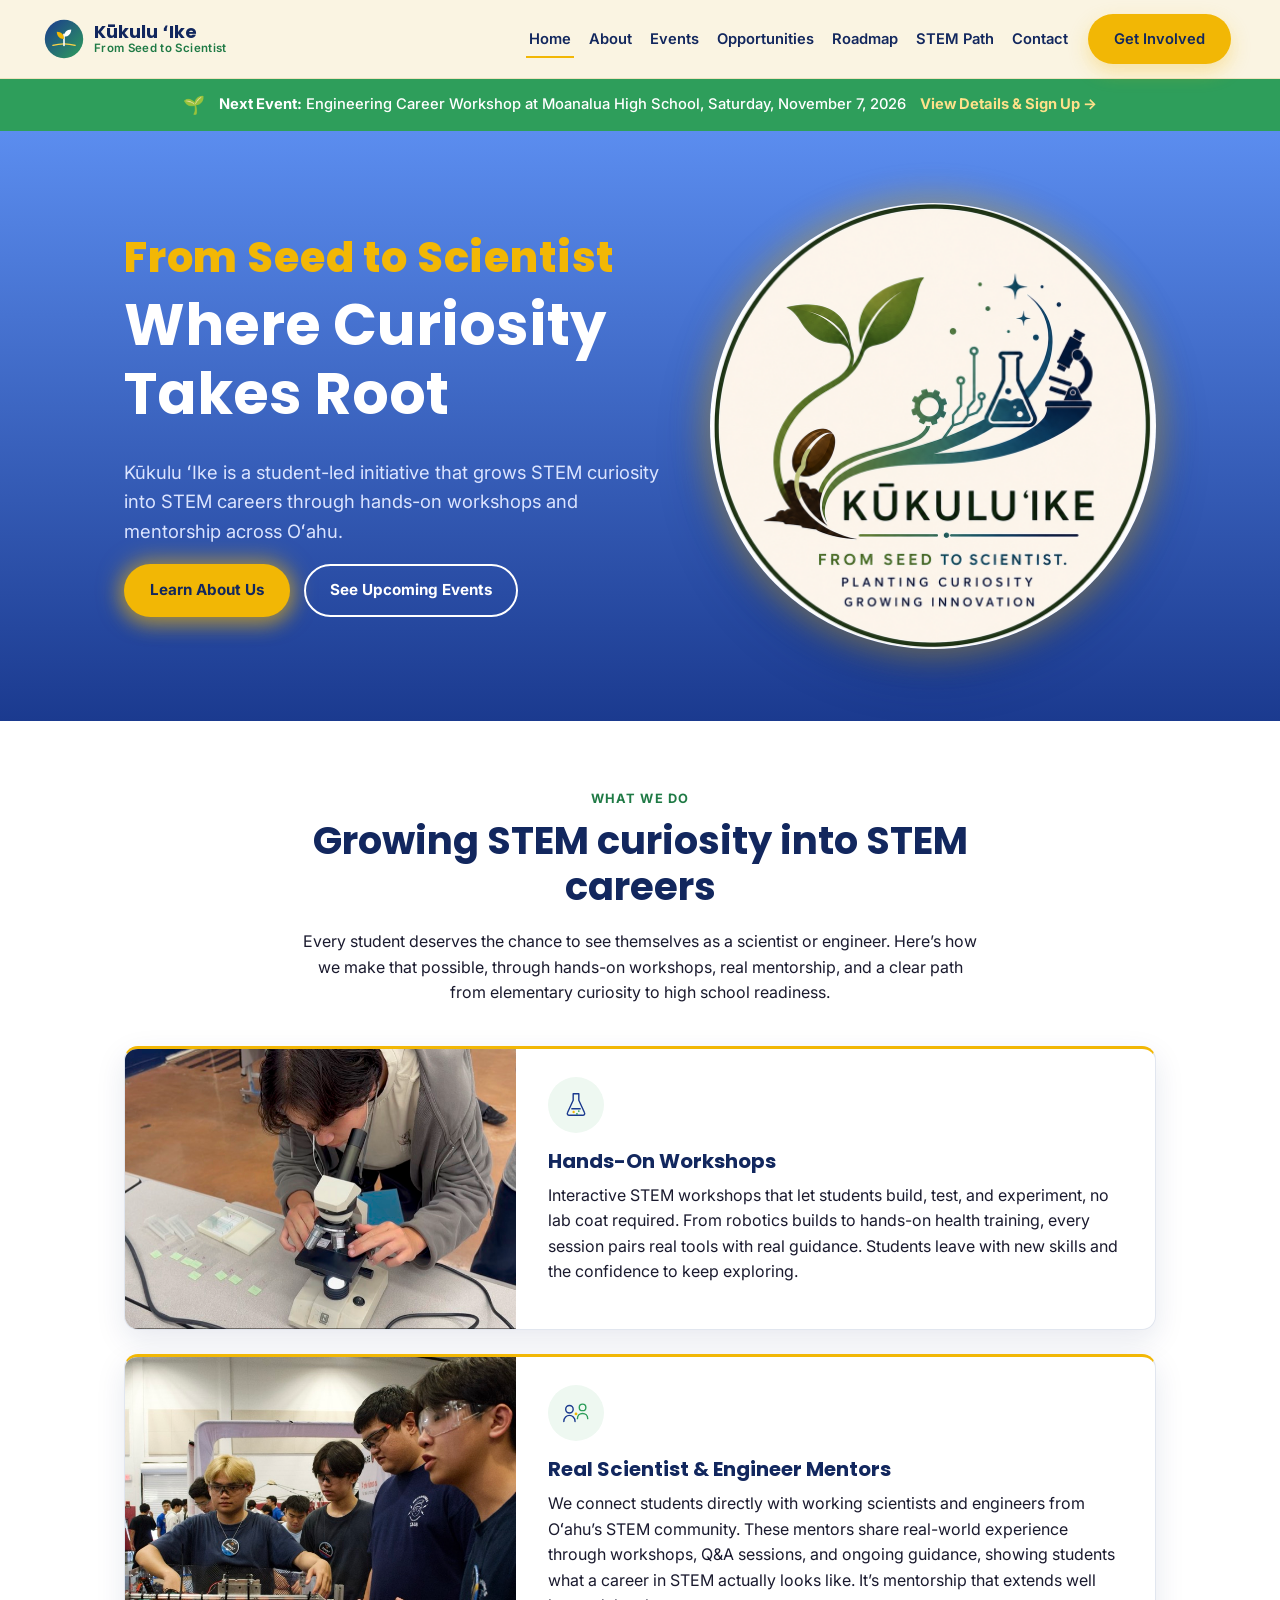
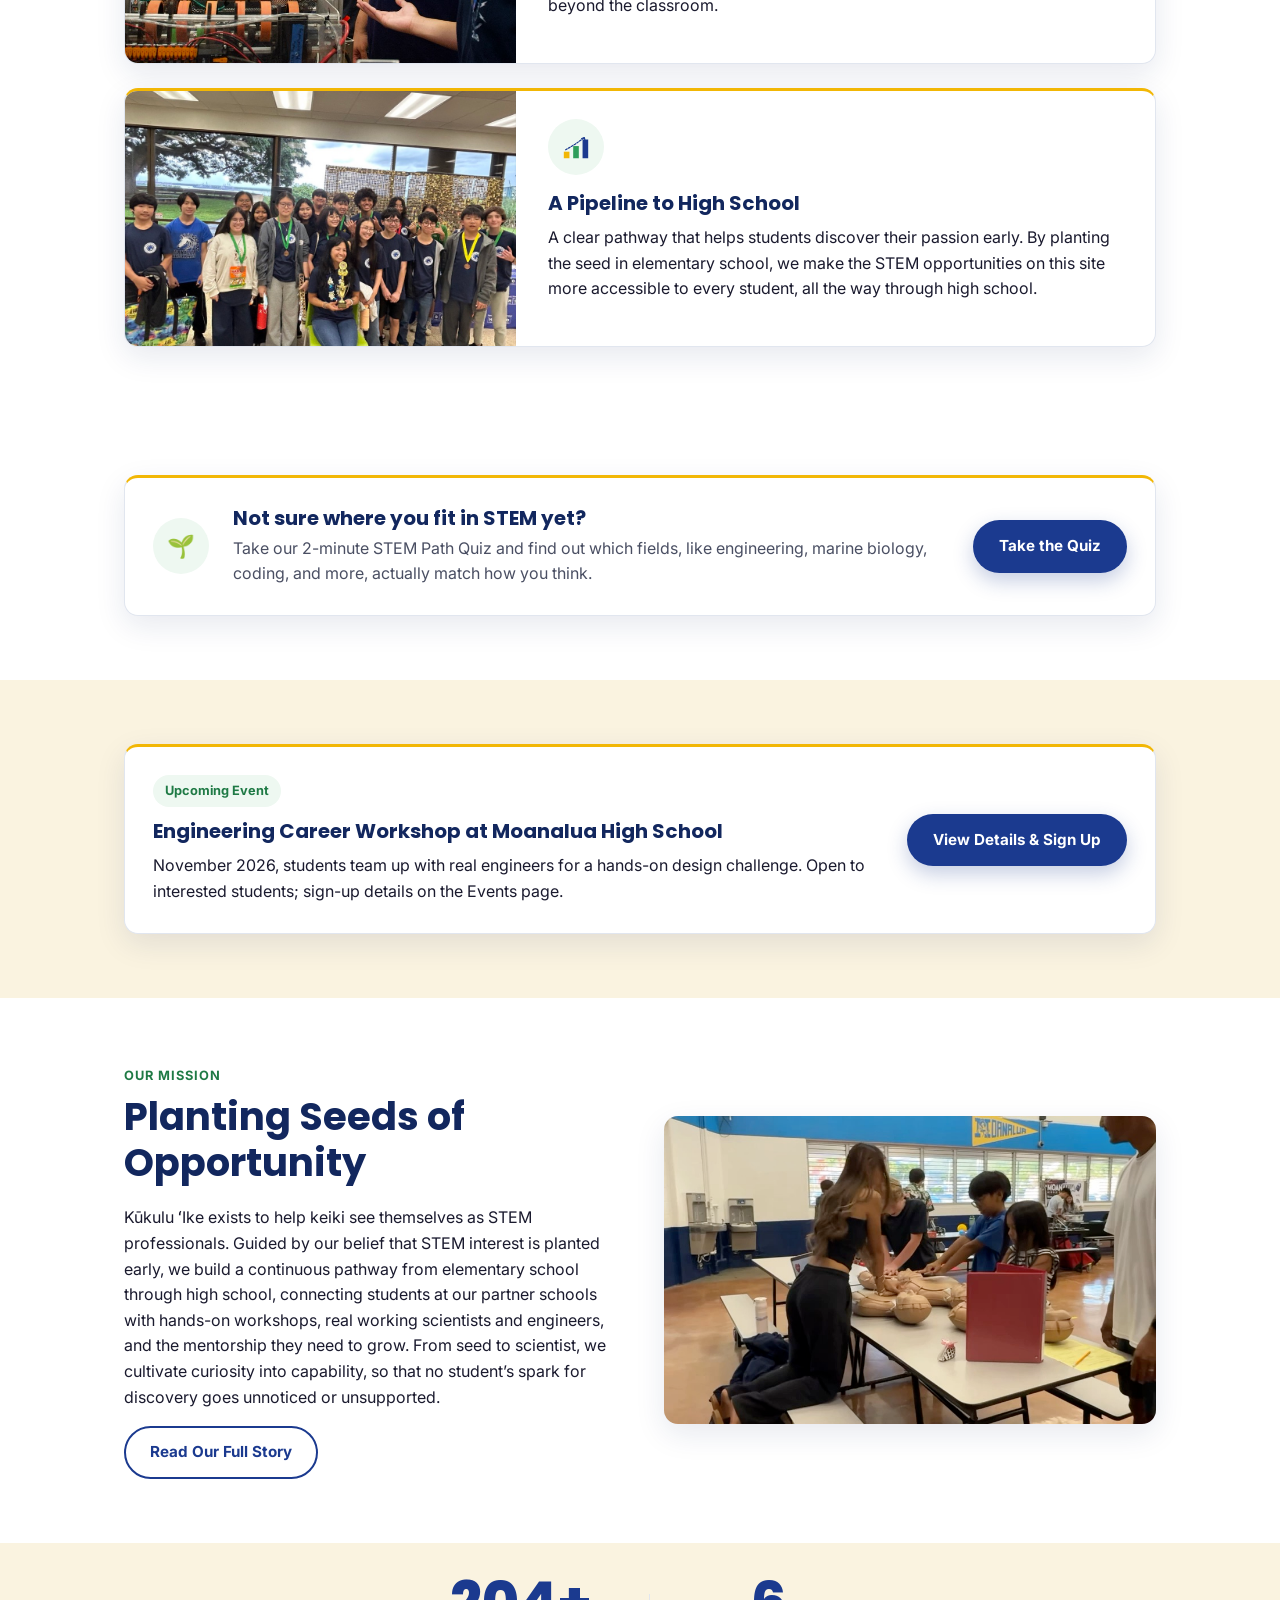
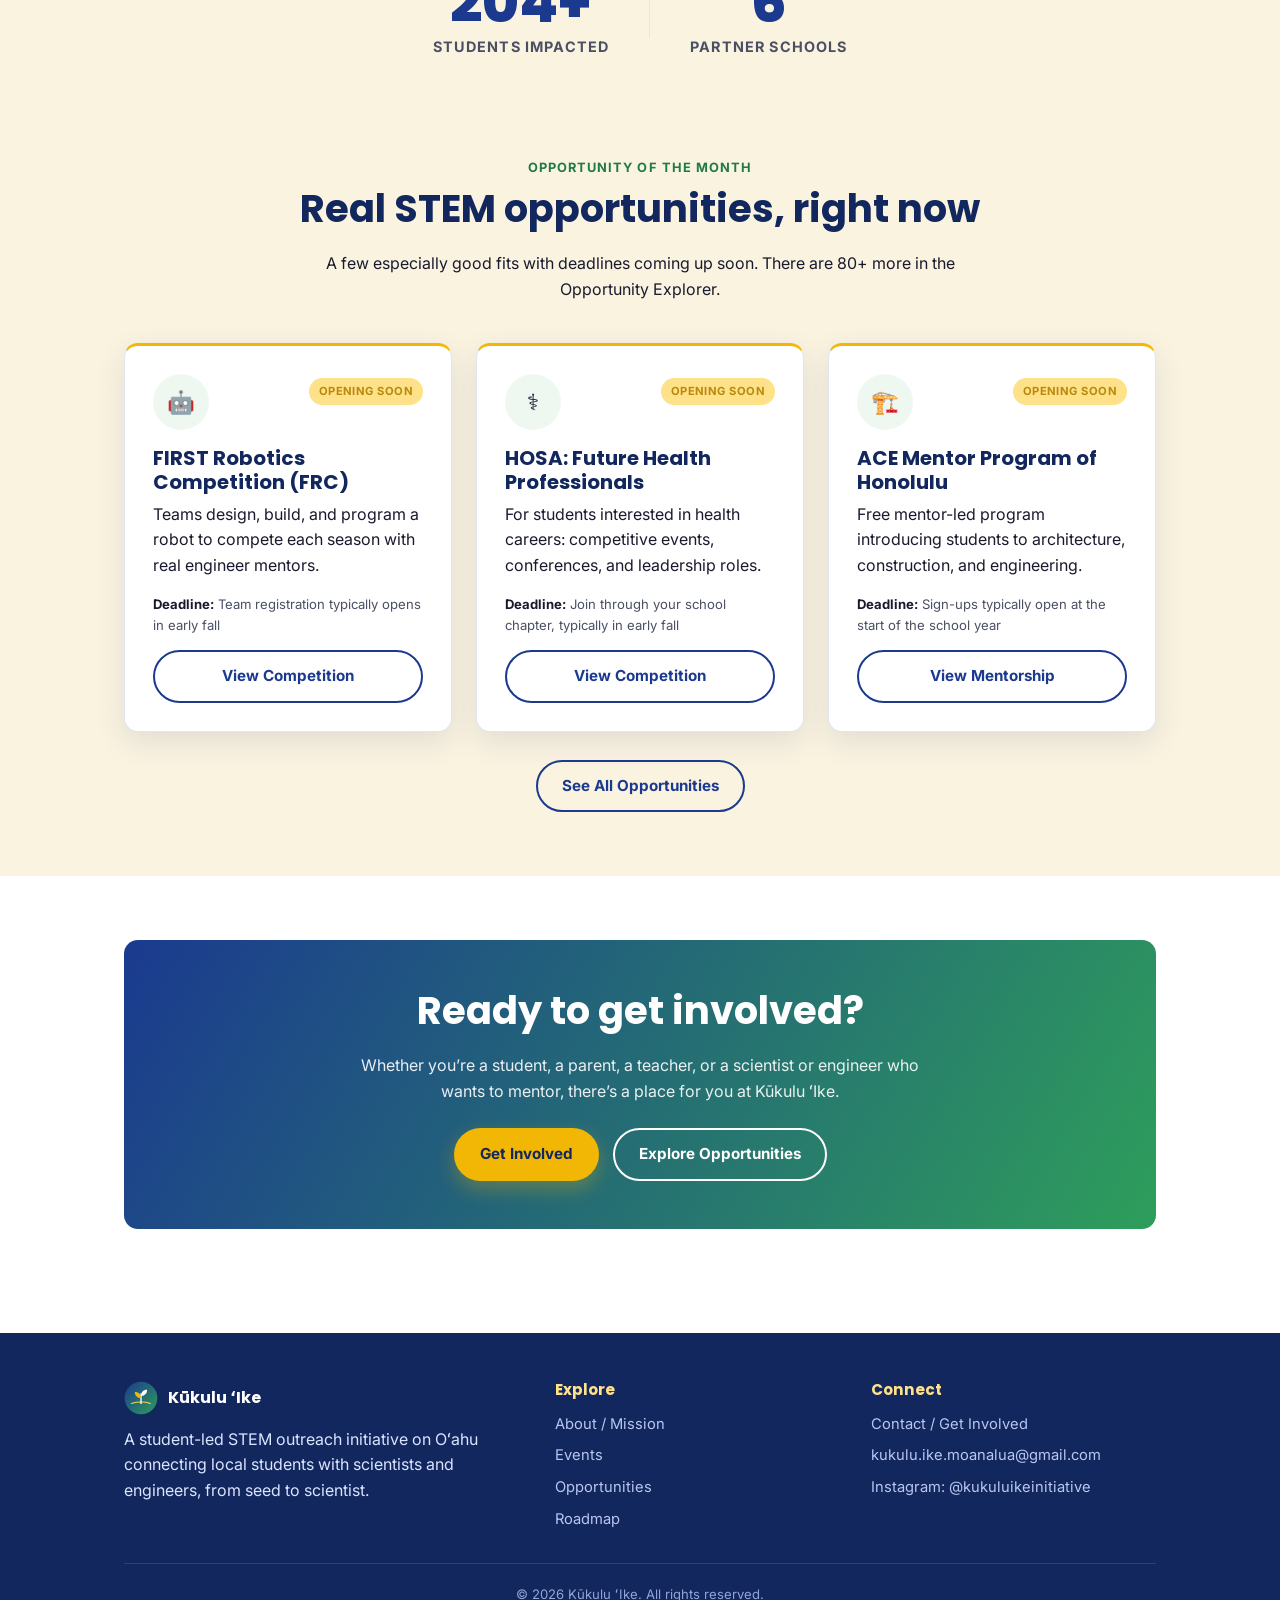
==== index.html @ bacbf7fa "Initial commit: Kūkulu ʻIke website Student-led STEM outreach initiative site: home, about, events, " ====
<!DOCTYPE html>
<html lang="en">
<head>
  <meta charset="UTF-8">
  <meta name="viewport" content="width=device-width, initial-scale=1.0">
  <title>Kūkulu ʻIke: From Seed to Scientist</title>
  <meta name="description" content="Kūkulu ʻIke is a student-led STEM outreach initiative on Oʻahu connecting local students with scientists and engineers.">
  <link rel="icon" href="images/favicon.svg" type="image/svg+xml">
  <link rel="preconnect" href="https://fonts.googleapis.com">
  <link rel="preconnect" href="https://fonts.gstatic.com" crossorigin>
  <link href="https://fonts.googleapis.com/css2?family=Poppins:wght@600;700;800&family=Inter:wght@400;500;600;700&display=swap" rel="stylesheet">
  <link rel="stylesheet" href="css/style.css">
</head>
<body>

  <header class="site-header">
    <div class="nav-wrap">
      <a href="index.html" class="brand">
        <img src="images/logo.svg" alt="Kūkulu ʻIke logo">
        <span class="brand-text">
          <strong>Kūkulu ʻIke</strong>
          <span>From Seed to Scientist</span>
        </span>
      </a>
      <button class="nav-toggle" aria-label="Toggle menu" aria-expanded="false">
        <span></span><span></span><span></span>
      </button>
      <ul class="nav-links">
        <li><a href="index.html">Home</a></li>
        <li><a href="about.html">About</a></li>
        <li><a href="events.html">Events</a></li>
        <li><a href="opportunities.html">Opportunities</a></li>
        <li><a href="roadmap.html">Roadmap</a></li>
        <li><a href="stem-path-quiz.html">STEM Path</a></li>
        <li><a href="contact.html">Contact</a></li>
        <li><a href="events.html" class="btn btn-gold">Get Involved</a></li>
      </ul>
    </div>
  </header>

  <!-- NEXT EVENT BANNER -->
  <div class="next-event-banner">
    <div class="container next-event-inner">
      <span class="badge-dot" aria-hidden="true">🌱</span>
      <p><strong>Next Event:</strong> Engineering Career Workshop at Moanalua High School, Saturday, November 7, 2026</p>
      <a href="events.html">View Details &amp; Sign Up &rarr;</a>
    </div>
  </div>

  <!-- HERO -->
  <section class="hero">
    <div class="container">
      <div class="hero-text">
        <p class="hero-tagline">From Seed to Scientist</p>
        <h1>Where Curiosity Takes Root</h1>
        <p class="lead">
          K&#363;kulu &#699;Ike is a student-led initiative that grows STEM curiosity into STEM
          careers through hands-on workshops and mentorship across O&#699;ahu.
        </p>
        <div class="btn-row">
          <a href="about.html" class="btn btn-glow-gold">Learn About Us</a>
          <a href="events.html" class="btn btn-outline btn-outline-white">See Upcoming Events</a>
        </div>
      </div>
      <div class="hero-art">
        <img class="hero-art-logo" src="images/logo-hero.png" alt="K&#363;kulu &#699;Ike logo: a seedling growing into science and technology icons, a gear, circuit, flask, and microscope">
      </div>
    </div>
  </section>

  <!-- WHAT WE DO -->
  <section>
    <div class="container">
      <div class="section-heading">
        <span class="eyebrow">What We Do</span>
        <h2>Growing STEM curiosity into STEM careers</h2>
        <p>
          Every student deserves the chance to see themselves as a scientist or engineer.
          Here&rsquo;s how we make that possible, through hands-on workshops, real mentorship,
          and a clear path from elementary curiosity to high school readiness.
        </p>
      </div>
      <div class="feature-card-list">
        <div class="card feature-card">
          <div class="card-photo-frame">
            <img class="card-photo" src="images/workshop-3.jpg" alt="A student examining a slide under a microscope during a hands-on workshop">
          </div>
          <div class="feature-card-body">
            <div class="icon-circle"><img src="images/icon-workshop.svg" alt=""></div>
            <h3>Hands-On Workshops</h3>
            <p>Interactive STEM workshops that let students build, test, and experiment, no lab coat required. From robotics builds to hands-on health training, every session pairs real tools with real guidance. Students leave with new skills and the confidence to keep exploring.</p>
          </div>
        </div>
        <div class="card feature-card">
          <div class="card-photo-frame">
            <img class="card-photo" src="images/mentor-1.jpg" alt="Students working closely with a mentor on a robotics build">
          </div>
          <div class="feature-card-body">
            <div class="icon-circle"><img src="images/icon-mentor.svg" alt=""></div>
            <h3>Real Scientist &amp; Engineer Mentors</h3>
            <p>We connect students directly with working scientists and engineers from O&#699;ahu&rsquo;s STEM community. These mentors share real-world experience through workshops, Q&amp;A sessions, and ongoing guidance, showing students what a career in STEM actually looks like. It&rsquo;s mentorship that extends well beyond the classroom.</p>
          </div>
        </div>
        <div class="card feature-card">
          <div class="card-photo-frame">
            <img class="card-photo" src="images/pipeline-2.jpg" alt="A high school STEM team celebrating with medals and a trophy at a competition">
          </div>
          <div class="feature-card-body">
            <div class="icon-circle"><img src="images/icon-pipeline.svg" alt=""></div>
            <h3>A Pipeline to High School</h3>
            <p>A clear pathway that helps students discover their passion early. By planting the seed in elementary school, we make the STEM opportunities on this site more accessible to every student, all the way through high school.</p>
          </div>
        </div>
      </div>
    </div>
  </section>

  <!-- STEM PATH QUIZ CTA -->
  <section>
    <div class="container">
      <div class="card path-quiz-teaser">
        <div class="icon-circle"><span class="emoji">🌱</span></div>
        <div class="path-quiz-teaser-text">
          <h3>Not sure where you fit in STEM yet?</h3>
          <p>Take our 2-minute STEM Path Quiz and find out which fields, like engineering, marine biology, coding, and more, actually match how you think.</p>
        </div>
        <a href="stem-path-quiz.html" class="btn btn-primary">Take the Quiz</a>
      </div>
    </div>
  </section>

  <!-- UPCOMING EVENT TEASER -->
  <section class="section-alt">
    <div class="container">
      <div class="card event-teaser">
        <div class="event-teaser-text">
          <span class="badge">Upcoming Event</span>
          <h3>Engineering Career Workshop at Moanalua High School</h3>
          <p>November 2026, students team up with real engineers for a hands-on design challenge. Open to interested students; sign-up details on the Events page.</p>
        </div>
        <a href="events.html" class="btn btn-primary">View Details &amp; Sign Up</a>
      </div>
    </div>
  </section>

  <!-- MISSION SNIPPET -->
  <section>
    <div class="container two-col-layout">
      <div>
        <span class="eyebrow">Our Mission</span>
        <h2>Planting Seeds of Opportunity</h2>
        <p>K&#363;kulu &#699;Ike exists to help keiki see themselves as STEM professionals. Guided by our belief that STEM interest is planted early, we build a continuous pathway from elementary school through high school, connecting students at our partner schools with hands-on workshops, real working scientists and engineers, and the mentorship they need to grow. From seed to scientist, we cultivate curiosity into capability, so that no student&rsquo;s spark for discovery goes unnoticed or unsupported.</p>
        <a href="about.html" class="btn btn-outline">Read Our Full Story</a>
      </div>
      <video class="mission-video" autoplay muted loop playsinline poster="images/mission-video-poster.jpg" aria-label="Students practicing CPR skills at a hands-on health workshop">
        <source src="videos/mission-loop.mp4" type="video/mp4">
      </video>
    </div>
  </section>

  <!-- IMPACT STAT -->
  <section class="impact-stat">
    <div class="container">
      <div class="impact-stat-item">
        <div class="impact-stat-number" data-target="250" data-suffix="+">0</div>
        <div class="impact-stat-label">Students Impacted</div>
      </div>
      <div class="impact-stat-divider" aria-hidden="true"></div>
      <div class="impact-stat-item">
        <div class="impact-stat-number" data-target="8">0</div>
        <div class="impact-stat-label">Partner Schools</div>
      </div>
    </div>
  </section>

  <!-- OPPORTUNITY OF THE MONTH -->
  <section class="section-alt">
    <div class="container">
      <div class="section-heading">
        <span class="eyebrow">Opportunity of the Month</span>
        <h2>Real STEM opportunities, right now</h2>
        <p>A few especially good fits with deadlines coming up soon. There are 80+ more in the Opportunity Explorer.</p>
      </div>
      <div class="card-grid" id="opportunitySpotlightGrid"></div>
      <div class="btn-row spotlight-cta">
        <a href="opportunities.html" class="btn btn-outline">See All Opportunities</a>
      </div>
    </div>
  </section>

  <!-- CTA BANNER -->
  <section>
    <div class="container">
      <div class="cta-banner">
        <h2>Ready to get involved?</h2>
        <p>Whether you&rsquo;re a student, a parent, a teacher, or a scientist or engineer who wants to mentor, there&rsquo;s a place for you at K&#363;kulu &#699;Ike.</p>
        <div class="btn-row">
          <a href="contact.html" class="btn btn-gold">Get Involved</a>
          <a href="opportunities.html" class="btn btn-outline btn-outline-white">Explore Opportunities</a>
        </div>
      </div>
    </div>
  </section>

  <footer class="site-footer">
    <div class="container">
      <div class="footer-grid">
        <div>
          <div class="footer-brand">
            <img src="images/logo.svg" alt="">
            <strong>K&#363;kulu &#699;Ike</strong>
          </div>
          <p>A student-led STEM outreach initiative on O&#699;ahu connecting local students with scientists and engineers, from seed to scientist.</p>
        </div>
        <div>
          <h4>Explore</h4>
          <ul>
            <li><a href="about.html">About / Mission</a></li>
            <li><a href="events.html">Events</a></li>
            <li><a href="opportunities.html">Opportunities</a></li>
            <li><a href="roadmap.html">Roadmap</a></li>
          </ul>
        </div>
        <div>
          <h4>Connect</h4>
          <ul>
            <li><a href="contact.html">Contact / Get Involved</a></li>
            <li><a href="mailto:kukulu.ike.moanalua@gmail.com">kukulu.ike.moanalua@gmail.com</a></li>
            <li><a href="https://www.instagram.com/kukuluikeinitiative" target="_blank" rel="noopener">Instagram: @kukuluikeinitiative</a></li>
          </ul>
        </div>
      </div>
      <div class="footer-bottom">
        &copy; 2026 K&#363;kulu &#699;Ike. All rights reserved.
      </div>
    </div>
  </footer>

  <script src="js/main.js"></script>
  <script src="js/impact-stat.js"></script>
  <script src="js/opportunities-data.js"></script>
  <script src="js/opportunity-spotlight.js"></script>
</body>
</html>
---- css/style.css ----
/* =========================================================
   Kūkulu ʻIke — Site Stylesheet
   ---------------------------------------------------------
   Tip for beginners: this file is organized top to bottom as:
     1. Brand colors & fonts (edit colors here, they update everywhere)
     2. Reset & base styles
     3. Header / navigation
     4. Buttons & shared components (cards, badges, etc.)
     5. Hero section
     6. Page sections (About, Programs, Events, Partners, Contact)
     7. Forms
     8. Footer
     9. Responsive (mobile) adjustments
   Search for the ALL-CAPS section titles to jump around.
   ========================================================= */

/* ---------- 1. BRAND COLORS & FONTS ---------- */
:root {
  --blue: #1b3a8f;
  --blue-light: #5b8def;
  --blue-dark: #12275e;
  --green: #2e9e5b;
  --green-light: #8ed1a6;
  --green-dark: #1f7a45;
  --gold: #f2b705;
  --gold-light: #ffe18a;
  --gold-dark: #b8890a;
  --orange: #f5a623;
  --cream: #faf3e0;
  --cream-dark: #efe2bd;
  --ink: #1a1a2e;
  --ink-soft: #4a4f63;
  --bg: #ffffff;
  --bg-alt: var(--cream);
  --bg-alt-2: #eef8f1;
  --border: #e1e6ef;

  --font-heading: "Poppins", "Segoe UI", system-ui, sans-serif;
  --font-body: "Inter", "Segoe UI", system-ui, sans-serif;

  --radius: 14px;
  --shadow: 0 10px 30px rgba(18, 39, 94, 0.1);
  --max-width: 1080px;
}

/* ---------- 2. RESET & BASE ---------- */
* {
  box-sizing: border-box;
}

html {
  scroll-behavior: smooth;
}

body {
  margin: 0;
  font-family: var(--font-body);
  color: var(--ink);
  background: var(--bg);
  line-height: 1.6;
  -webkit-font-smoothing: antialiased;
}

h1, h2, h3, h4 {
  font-family: var(--font-heading);
  line-height: 1.2;
  margin: 0 0 0.5em;
  color: var(--blue-dark);
}

h1 { font-size: clamp(2rem, 5vw, 3.2rem); }
h2 { font-size: clamp(1.6rem, 3.5vw, 2.4rem); }
h3 { font-size: 1.25rem; }

p { margin: 0 0 1em; }

a { color: var(--blue); }

img, svg { max-width: 100%; display: block; }

.container {
  max-width: var(--max-width);
  margin: 0 auto;
  padding: 0 24px;
}

section {
  padding: 64px 0;
}

.section-alt {
  background: var(--bg-alt);
}

.impact-stat {
  padding: 32px 0;
  text-align: center;
  background: var(--bg-alt);
}

.impact-stat .container {
  display: flex;
  flex-direction: row;
  flex-wrap: wrap;
  justify-content: center;
  align-items: center;
  gap: 40px;
}

.impact-stat-item {
  display: flex;
  flex-direction: column;
  align-items: center;
  gap: 4px;
}

.impact-stat-divider {
  width: 1px;
  height: 44px;
  background: var(--border);
}

.impact-stat-number {
  font-family: var(--font-heading);
  font-size: clamp(2.5rem, 6vw, 3.5rem);
  font-weight: 800;
  color: var(--blue);
  line-height: 1;
}

.impact-stat-label {
  font-size: 0.9rem;
  font-weight: 700;
  text-transform: uppercase;
  letter-spacing: 0.08em;
  color: var(--ink-soft);
}

.section-heading {
  text-align: center;
  max-width: 680px;
  margin: 0 auto 40px;
}

.section-heading.align-left {
  text-align: left;
  max-width: none;
  margin: 0 0 24px;
}

.eyebrow,
.section-heading .eyebrow {
  display: inline-block;
  color: var(--green-dark);
  font-weight: 700;
  text-transform: uppercase;
  letter-spacing: 0.08em;
  font-size: 0.8rem;
  margin-bottom: 8px;
}

.roadmap-intro {
  color: var(--ink-soft);
  margin: 0 0 24px;
}

/* ---------- 3. HEADER / NAVIGATION ---------- */
.site-header {
  position: sticky;
  top: 0;
  z-index: 100;
  background: rgba(250, 243, 224, 0.92);
  backdrop-filter: blur(8px);
  border-bottom: 1px solid var(--cream-dark);
}

.nav-wrap {
  display: flex;
  align-items: center;
  justify-content: space-between;
  padding: 14px 24px;
  max-width: 1240px;
  margin: 0 auto;
}

.brand {
  display: flex;
  align-items: center;
  gap: 10px;
  text-decoration: none;
  color: var(--blue-dark);
}

.brand img { width: 40px; height: 40px; }

.brand-text {
  display: flex;
  flex-direction: column;
  line-height: 1.1;
}

.brand-text strong {
  font-family: var(--font-heading);
  font-size: 1.1rem;
}

.brand-text span {
  font-size: 0.72rem;
  color: var(--green-dark);
  font-weight: 600;
  letter-spacing: 0.03em;
}

.nav-links {
  display: flex;
  align-items: center;
  gap: 2px;
  list-style: none;
  margin: 0;
  padding: 0;
}

.nav-links a {
  text-decoration: none;
  color: var(--blue-dark);
  font-weight: 600;
  font-size: 0.92rem;
  white-space: nowrap;
  padding: 8px 3px;
  margin: 0 5px;
  border-bottom: 2px solid transparent;
  transition: color 0.15s ease, border-color 0.15s ease;
}

.nav-links a:hover {
  color: var(--green-dark);
}

.nav-links a.active {
  color: var(--blue-dark);
  border-bottom-color: var(--gold);
}

.nav-links a.btn {
  margin-left: 10px;
  border-bottom: none;
  padding: 12px 24px;
}

.nav-links a.btn.active {
  border-bottom: none;
}

.nav-toggle {
  display: none;
  background: none;
  border: none;
  cursor: pointer;
  padding: 8px;
}

.nav-toggle span {
  display: block;
  width: 26px;
  height: 3px;
  margin: 5px 0;
  background: var(--blue-dark);
  border-radius: 2px;
  transition: transform 0.2s ease, opacity 0.2s ease;
}

/* ---------- 4. BUTTONS & SHARED COMPONENTS ---------- */
.btn {
  display: inline-block;
  padding: 12px 24px;
  border-radius: 999px;
  font-weight: 700;
  text-decoration: none;
  font-size: 0.95rem;
  border: 2px solid transparent;
  cursor: pointer;
  transition: transform 0.15s ease, box-shadow 0.15s ease, background 0.15s ease;
}

.btn:hover { transform: translateY(-2px); }

.btn-primary {
  background: var(--blue);
  color: #fff;
  box-shadow: 0 8px 20px rgba(27, 58, 143, 0.25);
}

.btn-primary:hover { background: var(--blue-dark); }

.btn-gold {
  background: var(--gold);
  color: var(--blue-dark);
  box-shadow: 0 8px 20px rgba(242, 183, 5, 0.3);
}

.btn-gold:hover { background: #e0aa00; }

/* Glowing gold button, same shade as .btn-gold (Home hero "Learn About Us" only) */
.btn-glow-gold {
  background: var(--gold);
  color: var(--blue-dark);
  box-shadow: 0 0 22px 4px rgba(242, 183, 5, 0.55), 0 8px 20px rgba(242, 183, 5, 0.3);
}

.btn-glow-gold:hover {
  background: #e0aa00;
  box-shadow: 0 0 30px 6px rgba(242, 183, 5, 0.75), 0 8px 24px rgba(242, 183, 5, 0.4);
}

.btn-outline {
  background: transparent;
  border-color: var(--blue);
  color: var(--blue);
}

.btn-outline:hover { background: var(--blue); color: #fff; }

.btn-outline-white {
  border-color: #fff;
  color: #fff;
}

.btn-outline-white:hover {
  background: #fff;
  color: var(--blue-dark);
}

.btn-block { width: 100%; text-align: center; }

.btn-row {
  display: flex;
  gap: 14px;
  flex-wrap: wrap;
}

.spotlight-cta { justify-content: center; margin-top: 28px; }

.badge {
  display: inline-flex;
  align-items: center;
  gap: 6px;
  background: var(--bg-alt-2);
  color: var(--green-dark);
  font-weight: 700;
  font-size: 0.8rem;
  padding: 6px 12px;
  border-radius: 999px;
}

.badge-on-dark {
  background: rgba(255, 255, 255, 0.15);
  color: #fff;
}

.badge-tag-list {
  display: flex;
  flex-wrap: wrap;
  justify-content: center;
  gap: 10px;
  max-width: 680px;
  margin: 0 auto;
}

.badge-tag-list .badge {
  font-size: 1rem;
  padding: 10px 18px;
}

.card {
  background: #fff;
  border: 1px solid var(--border);
  border-top: 3px solid var(--gold);
  border-radius: var(--radius);
  padding: 28px;
  box-shadow: var(--shadow);
}

.card-grid {
  display: grid;
  grid-template-columns: repeat(3, 1fr);
  gap: 24px;
}

.card-grid.two-col { grid-template-columns: repeat(2, 1fr); }

/* Feature cards (Home page "What We Do" section only) */
.feature-card-list {
  display: flex;
  flex-direction: column;
  gap: 24px;
}

.feature-card {
  display: flex;
  flex-direction: row;
  align-items: stretch;
  padding: 0;
  overflow: hidden;
  min-height: 200px;
}

.card-photo-frame {
  position: relative;
  flex: 0 0 38%;
  width: 38%;
}

.feature-card .card-photo {
  position: absolute;
  inset: 0;
  width: 100%;
  height: 100%;
  margin: 0;
  border-radius: 0;
}

.feature-card-body {
  flex: 1;
  min-width: 0;
  display: flex;
  flex-direction: column;
  justify-content: center;
  padding: 28px 32px;
}

.feature-card .icon-circle {
  flex-shrink: 0;
}

.card-photo {
  display: block;
  width: 100%;
  object-fit: cover;
}

.icon-circle {
  width: 56px;
  height: 56px;
  border-radius: 50%;
  background: var(--bg-alt-2);
  display: flex;
  align-items: center;
  justify-content: center;
  margin-bottom: 16px;
}

.icon-circle img { width: 30px; height: 30px; }
.icon-circle .emoji { font-size: 1.4rem; }

.mt-24 { margin-top: 24px; }

.visually-hidden {
  position: absolute;
  width: 1px;
  height: 1px;
  padding: 0;
  margin: -1px;
  overflow: hidden;
  clip: rect(0, 0, 0, 0);
  white-space: nowrap;
  border: 0;
}

/* placeholder image / photo box */
.placeholder-box {
  border: 2px dashed var(--blue-light);
  border-radius: var(--radius);
  background: var(--bg-alt-2);
  color: var(--ink-soft);
  display: flex;
  flex-direction: column;
  align-items: center;
  justify-content: center;
  text-align: center;
  gap: 8px;
  padding: 32px 16px;
  min-height: 200px;
  font-size: 0.9rem;
}

.placeholder-box .pb-icon { font-size: 2rem; }

/* Our Impact (About page only) */
.impact-section-list {
  display: flex;
  flex-direction: column;
  gap: 32px;
}

.impact-section {
  display: flex;
  align-items: center;
  gap: 48px;
  background: var(--cream);
  border-radius: 22px;
  padding: 48px;
  box-shadow: 0 14px 34px rgba(18, 39, 94, 0.07);
}

.impact-section-reverse {
  flex-direction: row-reverse;
  background: var(--bg-alt-2);
}

.impact-section-media { flex: 0 0 40%; min-width: 0; }

.impact-section .placeholder-box {
  min-height: 220px;
  margin: 0;
}

.impact-photo-frame {
  position: relative;
  min-height: 220px;
  border-radius: 16px;
  overflow: hidden;
  box-shadow: var(--shadow);
  background: #fff;
}

.impact-photo-frame .impact-photo {
  position: absolute;
  inset: 0;
  width: 100%;
  height: 100%;
  object-fit: cover;
  display: block;
}

.impact-section-text { flex: 1; min-width: 0; }
.impact-section-text h3 { margin: 0 0 14px; font-size: 1.5rem; }
.impact-section-text p { margin: 0; max-width: 46ch; }

/* Student testimonial, sits between impact sections 02 and 03 */
.impact-testimonial {
  position: relative;
  background: var(--bg-alt-2);
  border-radius: 22px;
  padding: 56px 64px;
  text-align: center;
  max-width: 760px;
  margin: 0 auto;
}

.impact-testimonial-mark {
  display: block;
  font-family: var(--font-heading);
  font-size: 3.5rem;
  line-height: 1;
  color: var(--gold);
  margin-bottom: 4px;
}

.impact-testimonial blockquote { margin: 0; }

.impact-testimonial p {
  font-size: 1.15rem;
  font-style: italic;
  color: var(--ink);
  line-height: 1.7;
  max-width: 58ch;
  margin: 0 auto 22px;
}

.impact-testimonial footer {
  font-size: 0.85rem;
  font-weight: 700;
  color: var(--green-dark);
  text-transform: uppercase;
  letter-spacing: 0.06em;
}

.mission-video {
  display: block;
  width: 100%;
  aspect-ratio: 16 / 10;
  object-fit: cover;
  border-radius: var(--radius);
  box-shadow: var(--shadow);
  background: var(--bg-alt-2);
}

.about-photo {
  width: 100%;
  max-height: 520px;
  object-fit: cover;
  object-position: top;
  border-radius: var(--radius);
  box-shadow: var(--shadow);
}

/* ---------- 5. HERO ---------- */
.hero,
.page-hero {
  background: linear-gradient(160deg, var(--blue-dark) 0%, var(--blue) 100%);
  overflow: hidden;
}

.hero {
  background: linear-gradient(180deg, var(--blue-light) 0%, var(--blue) 100%);
  padding: 72px 0;
}

.hero .container {
  display: grid;
  grid-template-columns: 1.1fr 0.9fr;
  gap: 40px;
  align-items: center;
}

.hero .eyebrow,
.page-hero .eyebrow {
  color: var(--gold-light);
  font-weight: 700;
  text-transform: uppercase;
  letter-spacing: 0.08em;
  font-size: 0.85rem;
}

.hero-tagline {
  font-family: var(--font-heading);
  color: var(--gold);
  font-weight: 800;
  font-size: clamp(1.8rem, 4vw, 2.6rem);
  letter-spacing: 0.02em;
  line-height: 1.1;
  margin: 0 0 10px;
}

.hero h1,
.page-hero h1 {
  color: #fff;
  margin-top: 0;
}

.hero h1 {
  font-size: clamp(2.2rem, 5.5vw, 3.6rem);
}

.hero p.lead,
.page-hero p.lead {
  font-size: 1.15rem;
  color: #dbe4ff;
  max-width: 46ch;
}

.hero-art {
  position: relative;
}

.hero-art-logo {
  border-radius: 50%;
  box-shadow: 0 0 30px 8px rgba(242, 183, 5, 0.35), 0 20px 50px rgba(18, 39, 94, 0.35);
}

.page-hero {
  padding: 56px 0;
  text-align: center;
}

.page-hero p.lead {
  max-width: 640px;
  margin: 0 auto;
}

/* Next-event banner strip (Home page) */
.next-event-banner {
  background: var(--green);
  color: #fff;
}

.next-event-inner {
  display: flex;
  align-items: center;
  justify-content: center;
  flex-wrap: wrap;
  gap: 6px 14px;
  padding: 12px 24px;
  text-align: center;
  font-size: 0.92rem;
}

.next-event-inner .badge-dot {
  font-size: 1.1rem;
}

.next-event-inner p {
  margin: 0;
  font-weight: 500;
}

.next-event-inner a {
  color: var(--gold-light);
  font-weight: 700;
  text-decoration: none;
  white-space: nowrap;
}

.next-event-inner a:hover {
  text-decoration: underline;
}

/* ---------- 6. GENERIC SECTION PATTERNS ---------- */
.two-col-layout {
  display: grid;
  grid-template-columns: 1fr 1fr;
  gap: 48px;
  align-items: center;
}

.club-columns {
  align-items: start;
}

.club-columns h4 {
  text-align: center;
  margin-bottom: 12px;
}

.values-grid {
  display: grid;
  grid-template-columns: repeat(3, 1fr);
  gap: 20px;
}

.values-grid.four-col { grid-template-columns: repeat(4, 1fr); }

.value-item {
  text-align: center;
  padding: 20px;
}

.value-item .value-icon {
  font-size: 2.2rem;
  margin-bottom: 10px;
}

.value-photo-frame {
  width: 220px;
  height: 220px;
  border-radius: 50%;
  border: 4px solid var(--gold);
  box-shadow: var(--shadow);
  overflow: hidden;
  margin: 0 auto 18px;
}

.value-item .value-photo {
  width: 100%;
  height: 100%;
  object-fit: cover;
  object-position: center center;
  display: block;
}

.values-grid .value-item:nth-child(3) .value-photo {
  object-position: 55% 68%;
  transform: scale(1.4);
  transform-origin: 55% 68%;
}

/* Event teaser (used on Home) */
.event-teaser {
  display: flex;
  gap: 24px;
  align-items: center;
  justify-content: space-between;
  flex-wrap: wrap;
}

.event-teaser .event-teaser-text { flex: 1 1 320px; }
.event-teaser h3 { margin-top: 12px; }
.event-teaser p { margin-bottom: 0; }

/* STEMConnect recap video (Events page, Past Events only) */
.event-video-wrap {
  max-width: 720px;
  margin: 28px auto 0;
}

.event-video-caption {
  text-align: center;
  font-weight: 600;
  color: var(--ink-soft);
  margin: 0 0 12px;
}

.event-video-frame {
  position: relative;
  width: 100%;
  aspect-ratio: 16 / 9;
  border-radius: var(--radius);
  overflow: hidden;
  box-shadow: var(--shadow);
  background: var(--bg-alt-2);
}

.event-video-frame iframe {
  position: absolute;
  inset: 0;
  width: 100%;
  height: 100%;
  border: 0;
}

/* Past event photo cards (Events page, "More From Our Past Events" only) */
.past-event-card { overflow: hidden; }

.past-event-photo-frame {
  position: relative;
  margin: -28px -28px 20px;
  aspect-ratio: 4 / 3;
}

.past-event-photo {
  position: absolute;
  inset: 0;
  width: 100%;
  height: 100%;
  object-fit: cover;
  display: block;
}

.past-event-photo-stargazing { object-position: 50% 85%; }

/* Events */
.event-feature {
  display: grid;
  grid-template-columns: 1fr 1fr;
  gap: 0;
  border-radius: var(--radius);
  overflow: hidden;
  box-shadow: var(--shadow);
  border: 1px solid var(--border);
}

.event-feature .event-info {
  background: linear-gradient(160deg, var(--blue-dark) 0%, var(--blue) 100%);
  color: #fff;
  padding: 40px;
  display: flex;
  flex-direction: column;
  justify-content: center;
}

.event-feature .event-info h2 { color: #fff; }

.event-feature .event-meta {
  list-style: none;
  padding: 0;
  margin: 20px 0;
  display: flex;
  flex-direction: column;
  gap: 10px;
}

.event-feature .event-meta li {
  display: flex;
  gap: 10px;
  align-items: baseline;
}

.event-feature .event-meta strong {
  color: var(--gold-light);
  min-width: 90px;
  display: inline-block;
}

.event-feature .event-signup {
  padding: 40px;
  background: #fff;
}

.event-list-item {
  display: flex;
  gap: 20px;
  padding: 20px 0;
  border-bottom: 1px solid var(--border);
}

.event-list-item .date-chip {
  background: var(--bg-alt-2);
  color: var(--blue);
  border-radius: 10px;
  padding: 10px 14px;
  text-align: center;
  font-weight: 700;
  min-width: 72px;
  height: fit-content;
}

.event-list-item .date-chip small {
  display: block;
  font-weight: 600;
  font-size: 0.7rem;
  color: var(--green-dark);
}

/* CTA banner */
.cta-banner {
  background: linear-gradient(120deg, var(--blue) 0%, var(--green) 100%);
  color: #fff;
  border-radius: var(--radius);
  padding: 48px;
  text-align: center;
}

.cta-banner h2 { color: #fff; }
.cta-banner p { color: rgba(255,255,255,0.9); max-width: 560px; margin: 0 auto 24px; }
.cta-banner .btn-row { justify-content: center; }

/* Contact / get-involved */
.involve-grid {
  display: grid;
  grid-template-columns: repeat(4, 1fr);
  gap: 20px;
}

.contact-info-list {
  list-style: none;
  padding: 0;
  margin: 24px 0 0;
  display: flex;
  flex-direction: column;
  gap: 16px;
}

.contact-info-list li {
  display: flex;
  gap: 12px;
  align-items: flex-start;
}

.contact-info-list .ci-icon {
  width: 40px;
  height: 40px;
  border-radius: 50%;
  background: var(--bg-alt-2);
  display: flex;
  align-items: center;
  justify-content: center;
  flex-shrink: 0;
}

/* Opportunity Explorer (Opportunities page) */
.opportunity-card {
  display: flex;
  flex-direction: column;
}

.opportunity-card h3 { margin-bottom: 8px; }
.opportunity-card p { flex-grow: 1; }
.opportunity-card p.opp-card-deadline { flex-grow: 0; }

.opportunity-card .btn { margin-top: 8px; }

.opportunity-card.is-hidden { display: none; }

.opp-card-top {
  display: flex;
  align-items: flex-start;
  justify-content: space-between;
  gap: 10px;
  margin-bottom: 16px;
}

.opp-card-top .icon-circle { margin-bottom: 0; }

.opp-status-badge {
  flex-shrink: 0;
  display: inline-block;
  font-size: 0.7rem;
  font-weight: 700;
  text-transform: uppercase;
  letter-spacing: 0.04em;
  padding: 5px 10px;
  border-radius: 999px;
  white-space: nowrap;
  margin-top: 4px;
}

.opp-status-badge.is-open { background: var(--bg-alt-2); color: var(--green-dark); }
.opp-status-badge.is-opening-soon { background: var(--gold-light); color: var(--gold-dark); }
.opp-status-badge.is-closed { background: #f3e3e1; color: #b3392c; }
.opp-status-badge.is-annual { background: #e4eaf7; color: var(--blue); }

.opp-card-tags {
  display: flex;
  flex-wrap: wrap;
  gap: 6px;
  margin-bottom: 12px;
}

.opp-tag {
  font-size: 0.72rem;
  font-weight: 600;
  color: var(--ink-soft);
  background: var(--bg-alt-2);
  border: 1px solid var(--border);
  padding: 3px 10px;
  border-radius: 999px;
}

.opp-card-deadline {
  font-size: 0.82rem;
  color: var(--ink-soft);
  margin: 0 0 6px;
}

.opp-card-deadline strong { color: var(--ink); }

/* Search bar + reset (Opportunities page) */
.opp-search-row {
  display: flex;
  gap: 12px;
  flex-wrap: wrap;
  margin-bottom: 20px;
}

.opp-search-input {
  flex: 1 1 320px;
  font-family: var(--font-body);
  font-size: 0.95rem;
  padding: 12px 18px;
  border: 1px solid var(--border);
  border-radius: 999px;
  background: #fff;
  color: var(--ink);
}

.opp-search-input:focus-visible {
  outline: 2px solid var(--blue-light);
  outline-offset: 2px;
}

.opp-reset-btn { flex-shrink: 0; }

.opp-result-count {
  font-size: 0.85rem;
  font-weight: 600;
  color: var(--ink-soft);
  margin: 0 0 16px;
}

/* Opportunity filters (type + field of interest) */
.opp-filters {
  display: flex;
  flex-direction: column;
  gap: 16px;
  margin-bottom: 32px;
}

.opp-filter-row {
  display: flex;
  align-items: baseline;
  gap: 14px;
  flex-wrap: wrap;
}

.opp-filter-label {
  font-weight: 700;
  font-size: 0.78rem;
  text-transform: uppercase;
  letter-spacing: 0.06em;
  color: var(--ink-soft);
  flex-shrink: 0;
}

.opp-filter-chips {
  display: flex;
  flex-wrap: wrap;
  gap: 8px;
}

.filter-chip {
  background: var(--bg-alt-2);
  border: 1px solid var(--border);
  color: var(--green-dark);
  font-family: var(--font-body);
  font-size: 0.85rem;
  font-weight: 600;
  padding: 7px 16px;
  border-radius: 999px;
  cursor: pointer;
  transition: background 0.15s ease, color 0.15s ease, border-color 0.15s ease;
}

.filter-chip:hover { border-color: var(--gold); }

.filter-chip:focus-visible {
  outline: 2px solid var(--blue-light);
  outline-offset: 2px;
}

.filter-chip.active {
  background: var(--gold);
  border-color: var(--gold);
  color: var(--blue-dark);
}

.opportunities-empty {
  display: none;
  padding: 40px 20px;
  text-align: center;
  color: var(--ink-soft);
  font-size: 1rem;
}

.opportunities-empty.show { display: block; }

.opportunities-disclaimer {
  max-width: 640px;
  margin: 32px auto 0;
  padding-top: 24px;
  border-top: 1px solid var(--cream-dark);
  text-align: center;
  color: var(--ink-soft);
  font-size: 0.82rem;
  line-height: 1.6;
}

/* Opportunity Matcher quiz (Opportunities page) */
.matcher-card {
  background: #fff;
  border: 1px solid var(--border);
  border-top: 4px solid var(--gold);
  border-radius: var(--radius);
  box-shadow: var(--shadow);
  padding: 36px 32px;
  margin-bottom: 40px;
}

.matcher-intro {
  text-align: center;
  max-width: 560px;
  margin: 0 auto 22px;
}

.matcher-intro h2 { margin: 4px 0 6px; }
.matcher-intro p { margin: 0; color: var(--ink-soft); }

.matcher-progress {
  display: flex;
  justify-content: center;
  gap: 10px;
  margin-bottom: 8px;
}

.matcher-progress-dot {
  width: 10px;
  height: 10px;
  border-radius: 50%;
  background: var(--border);
  transition: background 0.15s ease;
}

.matcher-progress-dot.is-current { background: var(--gold); }
.matcher-progress-dot.is-done { background: var(--green); }

.matcher-step-label {
  text-align: center;
  font-size: 0.78rem;
  font-weight: 700;
  text-transform: uppercase;
  letter-spacing: 0.06em;
  color: var(--ink-soft);
  margin: 0 0 28px;
}

.matcher-step h3 {
  text-align: center;
  margin-bottom: 6px;
}

.matcher-substep-note {
  text-align: center;
  color: var(--ink-soft);
  font-size: 0.9rem;
  margin: 0 0 20px;
}

.matcher-back {
  display: inline-block;
  background: none;
  border: none;
  color: var(--blue);
  font-weight: 600;
  font-size: 0.9rem;
  cursor: pointer;
  padding: 0;
  margin-bottom: 18px;
}

.matcher-back:hover { color: var(--green-dark); }
.matcher-back:focus-visible { outline: 2px solid var(--blue-light); outline-offset: 2px; }

.matcher-options {
  display: grid;
  grid-template-columns: repeat(3, 1fr);
  gap: 14px;
  max-width: 760px;
  margin: 0 auto;
}

.matcher-option {
  display: flex;
  flex-direction: column;
  align-items: center;
  justify-content: center;
  gap: 10px;
  background: var(--bg-alt-2);
  border: 2px solid var(--border);
  border-radius: var(--radius);
  padding: 22px 14px;
  font-family: var(--font-body);
  font-weight: 600;
  font-size: 0.92rem;
  line-height: 1.3;
  color: var(--ink);
  cursor: pointer;
  text-align: center;
  transition: border-color 0.15s ease, background 0.15s ease, transform 0.15s ease;
}

.matcher-option .matcher-option-icon { font-size: 1.8rem; }

.matcher-option:hover { border-color: var(--gold); transform: translateY(-2px); }

.matcher-option:focus-visible {
  outline: 2px solid var(--blue-light);
  outline-offset: 2px;
}

.matcher-option.is-selected {
  background: var(--gold-light);
  border-color: var(--gold);
  color: var(--blue-dark);
}

.matcher-continue {
  display: block;
  margin: 26px auto 0;
}

.matcher-results h3 { margin-bottom: 6px; }

.matcher-results-note {
  text-align: center;
  color: var(--ink-soft);
  max-width: 520px;
  margin: 0 auto 24px;
}

.matcher-results .card-grid { margin-bottom: 28px; }

.matcher-results-empty {
  text-align: center;
  color: var(--ink-soft);
  padding: 20px 0;
}

.matcher-restart {
  display: block;
  margin: 0 auto;
}

/* Grade-by-grade Roadmap (click-to-expand accordion timeline) */
.roadmap-list {
  display: flex;
  flex-direction: column;
  gap: 0;
  border-left: 3px solid var(--cream-dark);
  margin-left: 10px;
}

.roadmap-item {
  display: flex;
  gap: 20px;
  padding: 0 0 28px 26px;
  margin-left: -11px;
}

.roadmap-item:last-child { padding-bottom: 4px; }

.roadmap-dot {
  flex-shrink: 0;
  width: 22px;
  height: 22px;
  border-radius: 50%;
  background: #fff;
  border: 3px solid var(--cream-dark);
  margin-top: 6px;
  transition: background 0.15s ease, border-color 0.15s ease;
}

.roadmap-item.is-active .roadmap-dot {
  background: var(--gold);
  border-color: var(--gold);
}

.roadmap-content { flex: 1; min-width: 0; }

.roadmap-toggle {
  display: block;
  width: 100%;
  text-align: left;
  background: none;
  border: none;
  padding: 4px 0;
  margin: 0;
  cursor: pointer;
  font-family: var(--font-heading);
  font-weight: 700;
  font-size: 1.25rem;
  color: var(--ink-soft);
  transition: color 0.15s ease, font-size 0.15s ease;
}

.roadmap-toggle:hover { color: var(--blue); }

.roadmap-toggle:focus-visible {
  outline: 2px solid var(--blue-light);
  outline-offset: 4px;
}

.roadmap-item.is-active .roadmap-toggle {
  color: var(--blue-dark);
  font-size: 1.55rem;
}

.roadmap-details {
  margin: 14px 0 0;
  padding-left: 22px;
}

.roadmap-details li { margin-bottom: 8px; }
.roadmap-details li:last-child { margin-bottom: 0; }

/* Volunteer Hours tracker */
.hours-summary {
  display: flex;
  flex-direction: column;
  gap: 16px;
}

.hours-stat {
  background: linear-gradient(160deg, var(--blue-dark) 0%, var(--blue) 100%);
  color: #fff;
  border-radius: var(--radius);
  padding: 24px;
  text-align: center;
}

.hours-stat .hours-stat-value {
  font-family: var(--font-heading);
  font-size: 2.6rem;
  font-weight: 800;
  color: var(--gold);
  line-height: 1;
  margin-bottom: 6px;
}

.hours-stat .hours-stat-label {
  font-size: 0.85rem;
  text-transform: uppercase;
  letter-spacing: 0.06em;
  color: #dbe4ff;
}

.hours-table-wrap { overflow-x: auto; }

table.hours-table {
  width: 100%;
  border-collapse: collapse;
  margin-top: 8px;
}

.hours-table th,
.hours-table td {
  text-align: left;
  padding: 12px 10px;
  border-bottom: 1px solid var(--border);
  font-size: 0.92rem;
}

.hours-table th {
  color: var(--ink-soft);
  text-transform: uppercase;
  font-size: 0.72rem;
  letter-spacing: 0.06em;
}

.hours-table td.hours-col { font-weight: 700; color: var(--blue); white-space: nowrap; }

.hours-delete-btn {
  background: none;
  border: none;
  color: var(--ink-soft);
  cursor: pointer;
  font-size: 0.85rem;
  text-decoration: underline;
  padding: 0;
}

.hours-delete-btn:hover { color: #c0392b; }

.hours-empty {
  color: var(--ink-soft);
  font-size: 0.92rem;
  padding: 16px 0;
}

/* STEM Path Quiz homepage teaser (index.html only) */
.path-quiz-teaser {
  display: flex;
  align-items: center;
  gap: 24px;
  flex-wrap: wrap;
}

.path-quiz-teaser .icon-circle { flex-shrink: 0; margin-bottom: 0; }
.path-quiz-teaser-text { flex: 1 1 320px; }
.path-quiz-teaser-text h3 { margin: 0 0 6px; }
.path-quiz-teaser-text p { margin: 0; color: var(--ink-soft); }

/* STEM Path Quiz (stem-path-quiz.html only) */
.path-quiz-card {
  background: #fff;
  border: 1px solid var(--border);
  border-top: 4px solid var(--gold);
  border-radius: var(--radius);
  box-shadow: var(--shadow);
  padding: 36px 28px;
  max-width: 720px;
  margin: 0 auto;
  transition: max-width 0.2s ease;
}

/* The results screen shows a lot more (score breakdown + up to 8
   career cards), so it gets a wider card than the one-question-at-a-
   time quiz flow, with extra breathing room between sections. */
.path-quiz-card.is-results {
  max-width: 1000px;
  padding: 48px 44px;
}

.path-quiz-intro { text-align: center; }
.path-quiz-intro h2 { margin: 4px 0 10px; }
.path-quiz-intro p { color: var(--ink-soft); max-width: 52ch; margin: 0 auto 22px; }
.path-quiz-intro .btn { margin-top: 4px; }

.path-quiz-seedling { display: flex; justify-content: center; margin-bottom: 8px; }

.path-quiz-seedling .pq-stem,
.path-quiz-seedling .pq-leaf {
  transform-origin: 60px 105px;
  animation: pq-grow 0.7s ease-out both;
}

.path-quiz-seedling .pq-leaf-left { animation-delay: 0.35s; }
.path-quiz-seedling .pq-leaf-right { animation-delay: 0.5s; }

@keyframes pq-grow {
  from { transform: scale(0.4); opacity: 0; }
  to { transform: scale(1); opacity: 1; }
}

.path-quiz-progress { margin-bottom: 24px; }

.path-quiz-progress-track {
  height: 8px;
  border-radius: 999px;
  background: var(--bg-alt-2);
  overflow: hidden;
}

.path-quiz-progress-fill {
  height: 100%;
  background: var(--green);
  border-radius: 999px;
  transition: width 0.25s ease;
}

.path-quiz-progress-label {
  text-align: center;
  font-size: 0.78rem;
  font-weight: 700;
  text-transform: uppercase;
  letter-spacing: 0.06em;
  color: var(--ink-soft);
  margin: 8px 0 0;
}

.path-quiz-back {
  display: inline-block;
  background: none;
  border: none;
  color: var(--blue);
  font-weight: 600;
  font-size: 0.9rem;
  cursor: pointer;
  padding: 0;
  margin: 18px 0 0;
}

.path-quiz-back[hidden] { display: none; }
.path-quiz-back:hover { color: var(--green-dark); }
.path-quiz-back:focus-visible { outline: 2px solid var(--blue-light); outline-offset: 2px; }

.path-quiz-question-text {
  text-align: center;
  margin: 18px 0 22px;
}

.path-quiz-options {
  display: flex;
  flex-direction: column;
  gap: 12px;
}

.path-quiz-option {
  display: block;
  width: 100%;
  background: var(--bg-alt-2);
  border: 2px solid var(--border);
  border-radius: var(--radius);
  padding: 18px 20px;
  font-family: var(--font-body);
  font-weight: 600;
  font-size: 1rem;
  line-height: 1.4;
  color: var(--ink);
  text-align: left;
  cursor: pointer;
  transition: border-color 0.15s ease, background 0.15s ease, transform 0.15s ease;
}

.path-quiz-option:hover { border-color: var(--gold); transform: translateY(-1px); }

.path-quiz-option:focus-visible {
  outline: 2px solid var(--blue-light);
  outline-offset: 2px;
}

.path-quiz-option.is-selected {
  background: var(--gold-light);
  border-color: var(--gold);
  color: var(--blue-dark);
}

.path-quiz-results h2 { text-align: center; margin: 4px 0 14px; }

.path-quiz-results-summary {
  text-align: center;
  color: var(--ink-soft);
  font-size: 1.05rem;
  max-width: 60ch;
  margin: 0 auto 40px;
}

.path-quiz-breakdown {
  display: flex;
  flex-direction: column;
  gap: 16px;
  background: var(--bg-alt-2);
  border-radius: var(--radius);
  padding: 28px 32px;
  margin-bottom: 48px;
}

.path-quiz-breakdown-row {
  display: grid;
  grid-template-columns: 1fr 1.4fr;
  align-items: center;
  gap: 20px;
}

.path-quiz-breakdown-label { font-size: 0.9rem; font-weight: 600; color: var(--ink); }

.path-quiz-breakdown-track {
  height: 10px;
  border-radius: 999px;
  background: #fff;
  overflow: hidden;
  display: block;
}

.path-quiz-breakdown-fill {
  display: block;
  height: 100%;
  background: var(--gold);
  border-radius: 999px;
}

.path-quiz-domain-group { margin-bottom: 56px; }
.path-quiz-domain-group:last-child { margin-bottom: 0; }

.path-quiz-domain-heading {
  display: flex;
  align-items: flex-start;
  gap: 16px;
  margin-bottom: 28px;
}

.path-quiz-domain-icon { font-size: 2rem; line-height: 1; }
.path-quiz-domain-heading h3 { margin: 0 0 6px; }
.path-quiz-domain-heading p { margin: 0; color: var(--ink-soft); font-size: 1rem; }

.path-quiz-career-grid {
  grid-template-columns: repeat(2, 1fr);
  gap: 28px;
}

.path-quiz-career-card { padding: 32px; }
.path-quiz-career-card h4 { margin: 0 0 10px; font-size: 1.15rem; }
.path-quiz-career-card > p:not(.path-quiz-career-line) { margin-bottom: 16px; }

.path-quiz-career-line {
  font-size: 0.88rem;
  line-height: 1.5;
  color: var(--ink-soft);
  margin: 0 0 12px;
}

.path-quiz-career-card .btn { margin-top: 10px; }

.path-quiz-results-actions {
  display: flex;
  justify-content: center;
  gap: 14px;
  flex-wrap: wrap;
  margin-top: 20px;
}

/* ---------- 7. FORMS ---------- */
form .form-row {
  display: grid;
  grid-template-columns: 1fr 1fr;
  gap: 16px;
}

.form-field {
  margin-bottom: 18px;
}

.form-field label {
  display: block;
  font-weight: 600;
  margin-bottom: 6px;
  font-size: 0.92rem;
}

.form-field input,
.form-field select,
.form-field textarea {
  width: 100%;
  padding: 12px 14px;
  border: 1px solid var(--border);
  border-radius: 10px;
  font-family: var(--font-body);
  font-size: 0.95rem;
  background: #fff;
  color: var(--ink);
}

.form-field input:focus,
.form-field select:focus,
.form-field textarea:focus {
  outline: 2px solid var(--blue-light);
  outline-offset: 1px;
}

.form-note {
  font-size: 0.82rem;
  color: var(--ink-soft);
  margin-top: -8px;
  margin-bottom: 18px;
}

.form-success {
  display: none;
  background: var(--bg-alt-2);
  border: 1px solid var(--green-light);
  color: var(--green-dark);
  padding: 16px 18px;
  border-radius: 10px;
  font-weight: 600;
  margin-top: 16px;
}

.form-success.show { display: block; }

/* ---------- 8. FOOTER ---------- */
.site-footer {
  background: var(--blue-dark);
  color: #dbe4ff;
  padding: 48px 0 24px;
  margin-top: 40px;
}

.footer-grid {
  display: grid;
  grid-template-columns: 1.4fr 1fr 1fr;
  gap: 32px;
  margin-bottom: 32px;
}

.footer-brand {
  display: flex;
  align-items: center;
  gap: 10px;
  margin-bottom: 12px;
}

.footer-brand img { width: 34px; height: 34px; }
.footer-brand strong { color: #fff; font-family: var(--font-heading); }

.site-footer h4 {
  color: var(--gold-light);
  font-size: 0.95rem;
  margin-bottom: 14px;
}

.site-footer ul {
  list-style: none;
  padding: 0;
  margin: 0;
  display: flex;
  flex-direction: column;
  gap: 8px;
}

.site-footer ul li {
  font-size: 0.92rem;
  color: #b9c7f0;
}

.site-footer a {
  color: #b9c7f0;
  text-decoration: none;
  font-size: 0.92rem;
}

.site-footer a:hover { color: var(--gold-light); }

.footer-bottom {
  border-top: 1px solid rgba(255,255,255,0.12);
  padding-top: 20px;
  font-size: 0.82rem;
  color: #94a4d6;
  text-align: center;
}

/* ---------- 9. RESPONSIVE ---------- */

/* Nav collapses to the hamburger menu earlier than the rest of the
   layout, since the longer link list needs more horizontal room. */
@media (max-width: 1024px) {
  .nav-toggle { display: block; }

  .nav-links {
    position: absolute;
    top: 100%;
    left: 0;
    right: 0;
    background: var(--cream);
    flex-direction: column;
    align-items: stretch;
    padding: 12px 24px 20px;
    border-bottom: 1px solid var(--cream-dark);
    box-shadow: 0 12px 20px rgba(0,0,0,0.06);
    display: none;
  }

  .nav-links.open { display: flex; }

  .nav-links a { padding: 12px 8px; margin: 0; border-bottom: none; border-left: 3px solid transparent; }
  .nav-links a.active { border-bottom: none; border-left-color: var(--gold); padding-left: 10px; }
  .nav-links a.btn { text-align: center; margin: 8px 0 0; }
}

@media (max-width: 900px) {
  .hero .container { grid-template-columns: 1fr; }
  .hero-art { order: -1; max-width: 320px; margin: 0 auto; }
  .card-grid { grid-template-columns: repeat(2, 1fr); }
  .values-grid { grid-template-columns: repeat(3, 1fr); }
  .values-grid.four-col { grid-template-columns: repeat(2, 1fr); }
  .two-col-layout { grid-template-columns: 1fr; }
  .event-feature { grid-template-columns: 1fr; }
  .involve-grid { grid-template-columns: repeat(2, 1fr); }
  .footer-grid { grid-template-columns: 1fr 1fr; }
  .matcher-options { grid-template-columns: repeat(2, 1fr); }
  .path-quiz-career-grid { grid-template-columns: 1fr; }
}

@media (max-width: 720px) {
  section { padding: 44px 0; }
  .impact-stat .container { gap: 24px; }
  .card-grid { grid-template-columns: 1fr; }
  .card-grid.two-col { grid-template-columns: 1fr; }
  .values-grid { grid-template-columns: 1fr; }
  .values-grid.four-col { grid-template-columns: 1fr; }
  .involve-grid { grid-template-columns: 1fr; }
  .footer-grid { grid-template-columns: 1fr; }
  form .form-row { grid-template-columns: 1fr; }
  .cta-banner { padding: 32px 20px; }
  .event-feature .event-info,
  .event-feature .event-signup { padding: 28px 22px; }
  .next-event-inner { flex-direction: column; gap: 4px; }
  .roadmap-toggle { font-size: 1.05rem; }
  .roadmap-item.is-active .roadmap-toggle { font-size: 1.25rem; }
  .opp-filter-row { flex-direction: column; align-items: flex-start; gap: 8px; }
  .matcher-card { padding: 24px 18px; }
  .matcher-options { grid-template-columns: 1fr; }
  .path-quiz-card,
  .path-quiz-card.is-results { padding: 24px 18px; }
  .path-quiz-breakdown { padding: 18px; gap: 12px; }
  .path-quiz-breakdown-row { grid-template-columns: 1fr; gap: 4px; }
  .path-quiz-domain-group { margin-bottom: 40px; }
  .path-quiz-career-card { padding: 24px; }
  .feature-card { flex-direction: column; min-height: 0; }
  .card-photo-frame { flex: 0 0 auto; width: 100%; aspect-ratio: 16 / 9; }
  .feature-card-body { padding: 24px; }
  .impact-section,
  .impact-section-reverse { flex-direction: column; padding: 28px; gap: 24px; }
  .impact-section-media { flex: 0 0 auto; width: 100%; }
  .impact-section .placeholder-box { width: 100%; }
  .impact-photo-frame { width: 100%; aspect-ratio: 4 / 3; min-height: 0; }
  .impact-testimonial { padding: 36px 24px; }
  .impact-testimonial p { font-size: 1.05rem; }
}

@media (max-width: 460px) {
  .impact-stat-divider { display: none; }
}
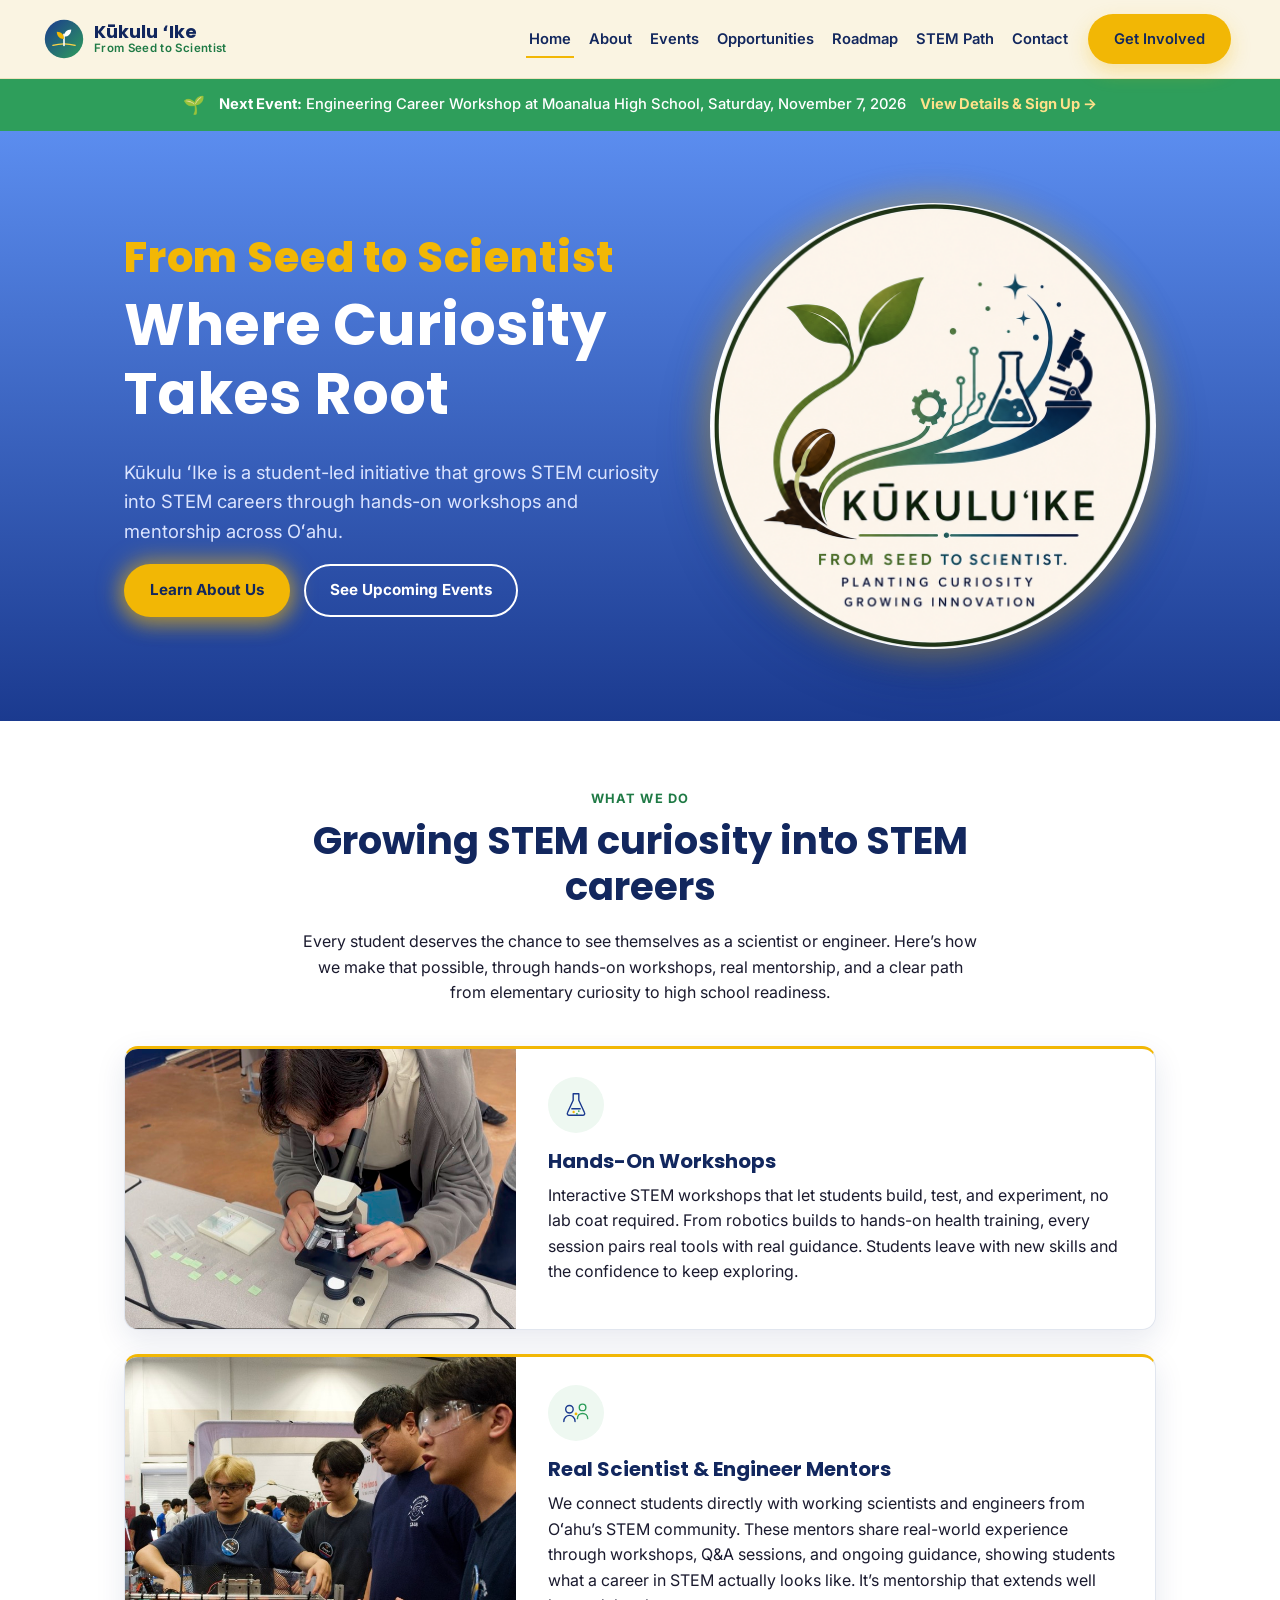
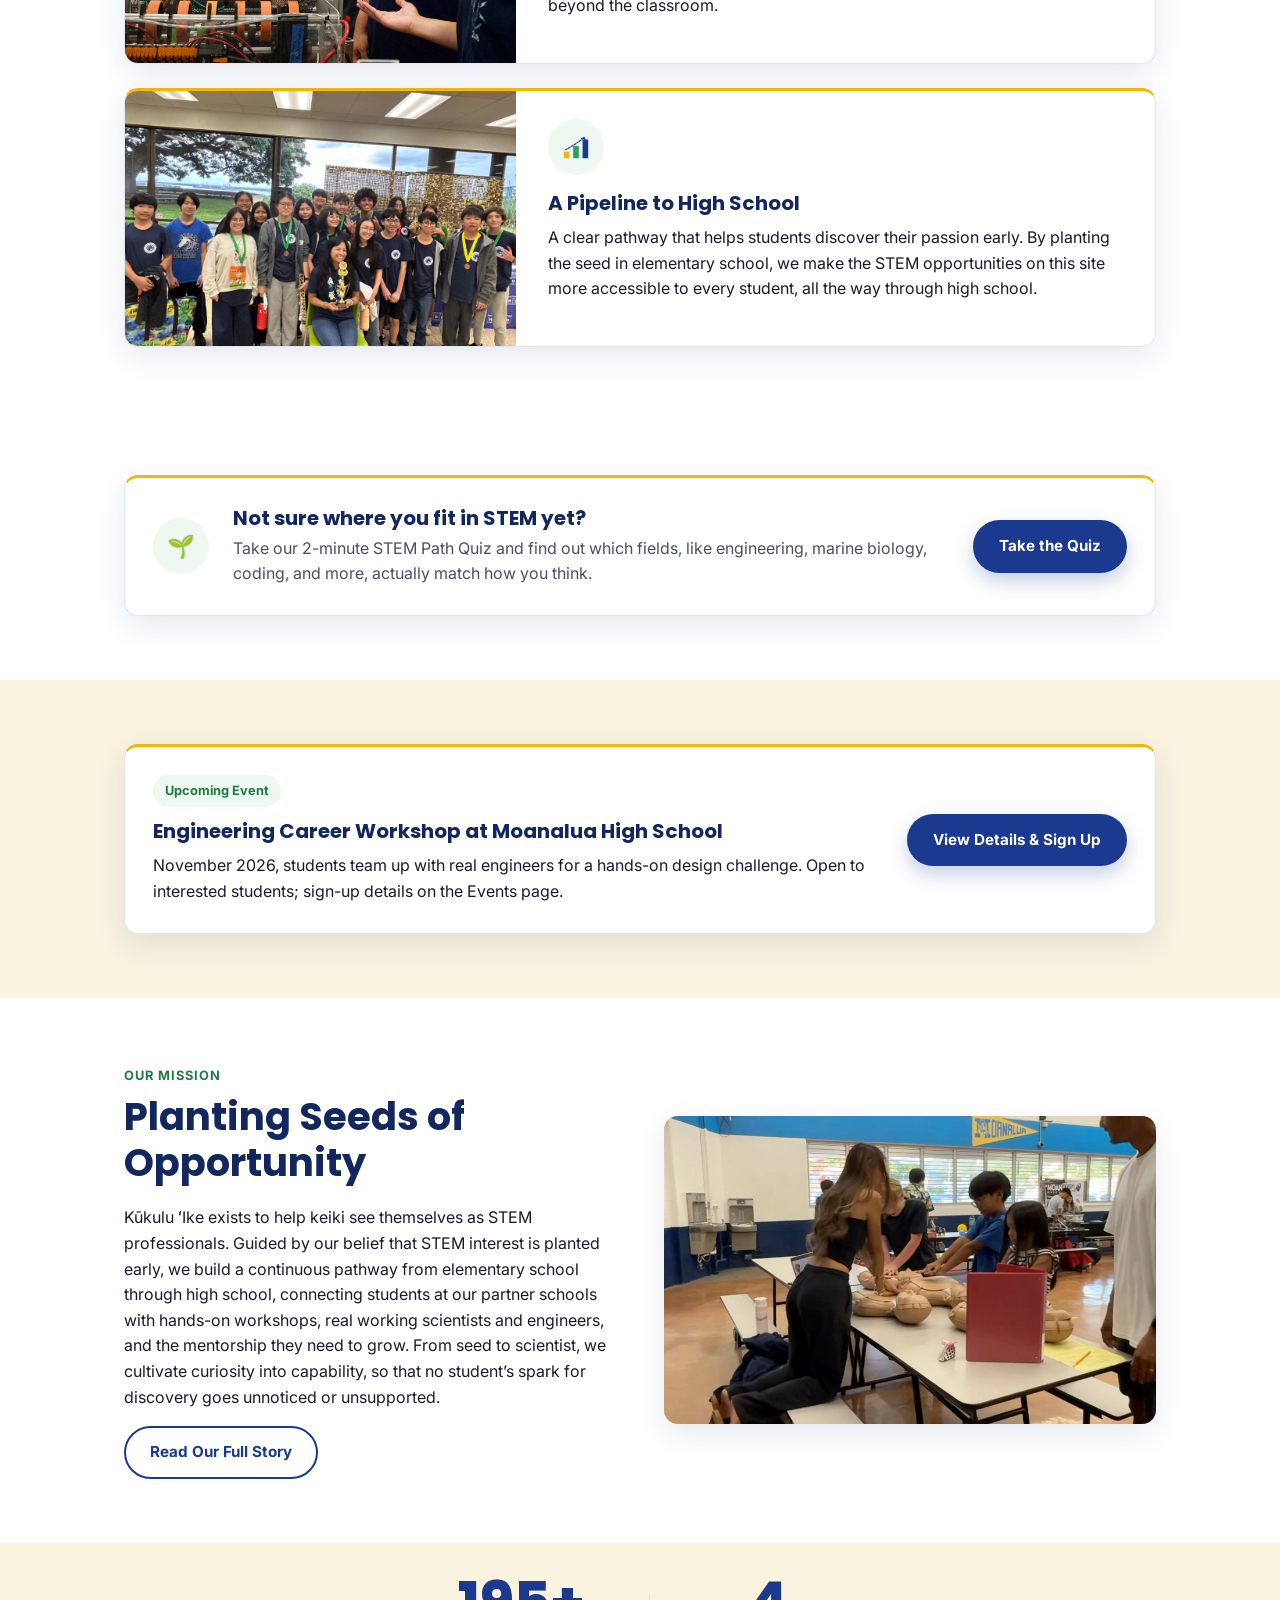
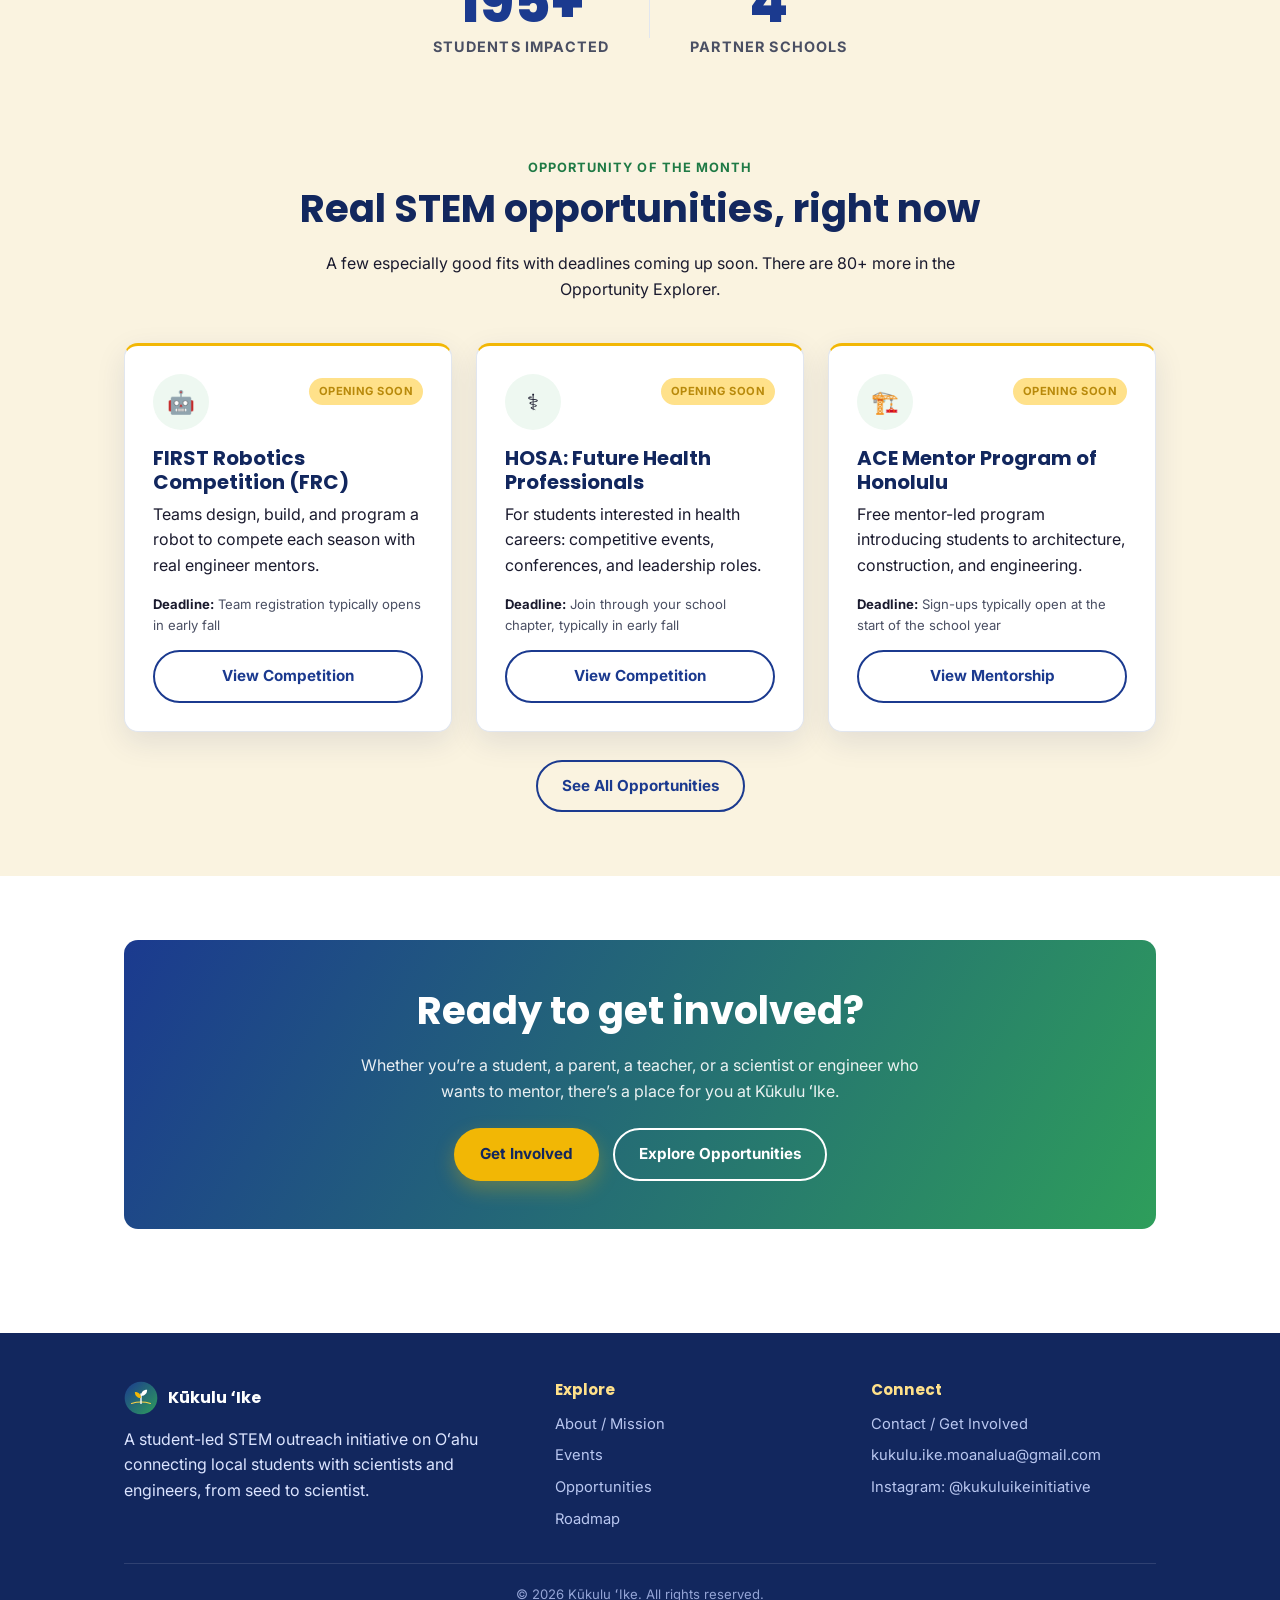
==== commit 25620e24: "Fix homepage partner schools stat to match actual count (6)" ====
--- a/index.html
+++ b/index.html
@@ -167,7 +167,7 @@
       </div>
       <div class="impact-stat-divider" aria-hidden="true"></div>
       <div class="impact-stat-item">
-        <div class="impact-stat-number" data-target="8">0</div>
+        <div class="impact-stat-number" data-target="6">0</div>
         <div class="impact-stat-label">Partner Schools</div>
       </div>
     </div>
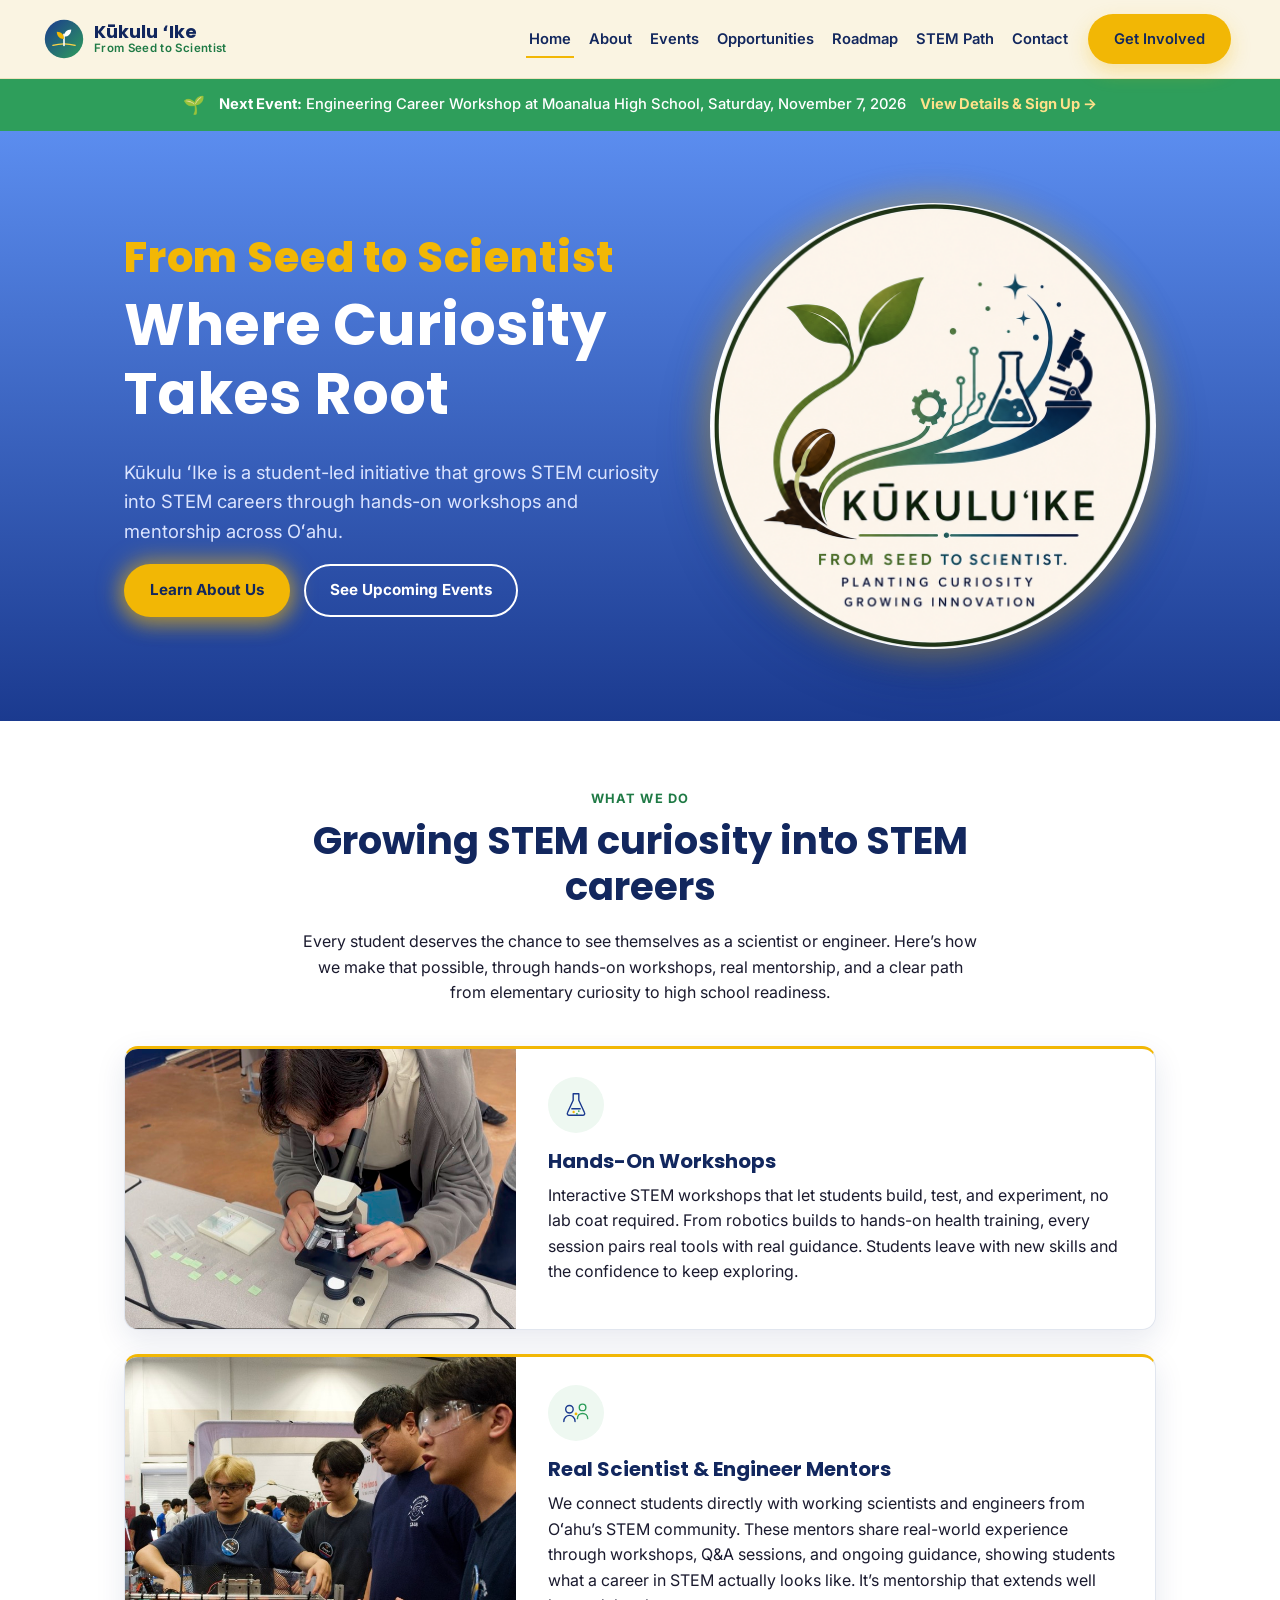
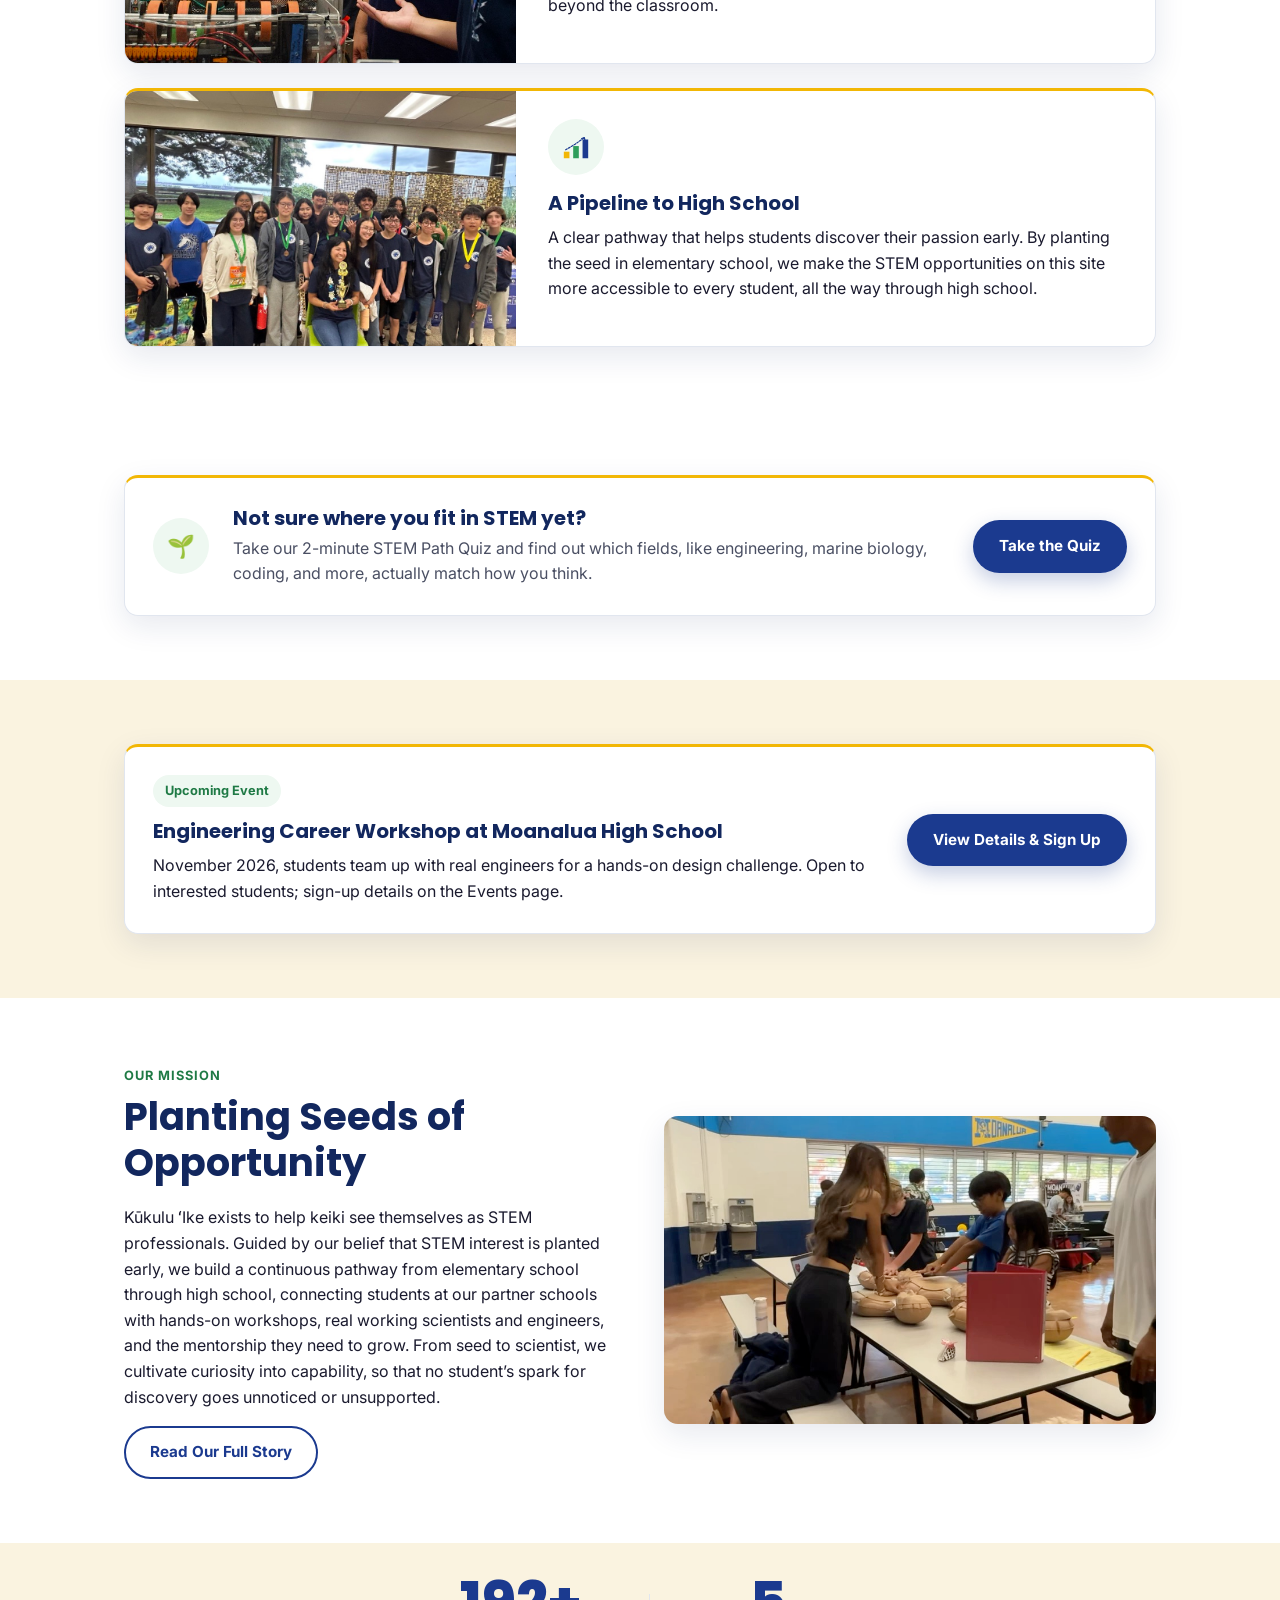
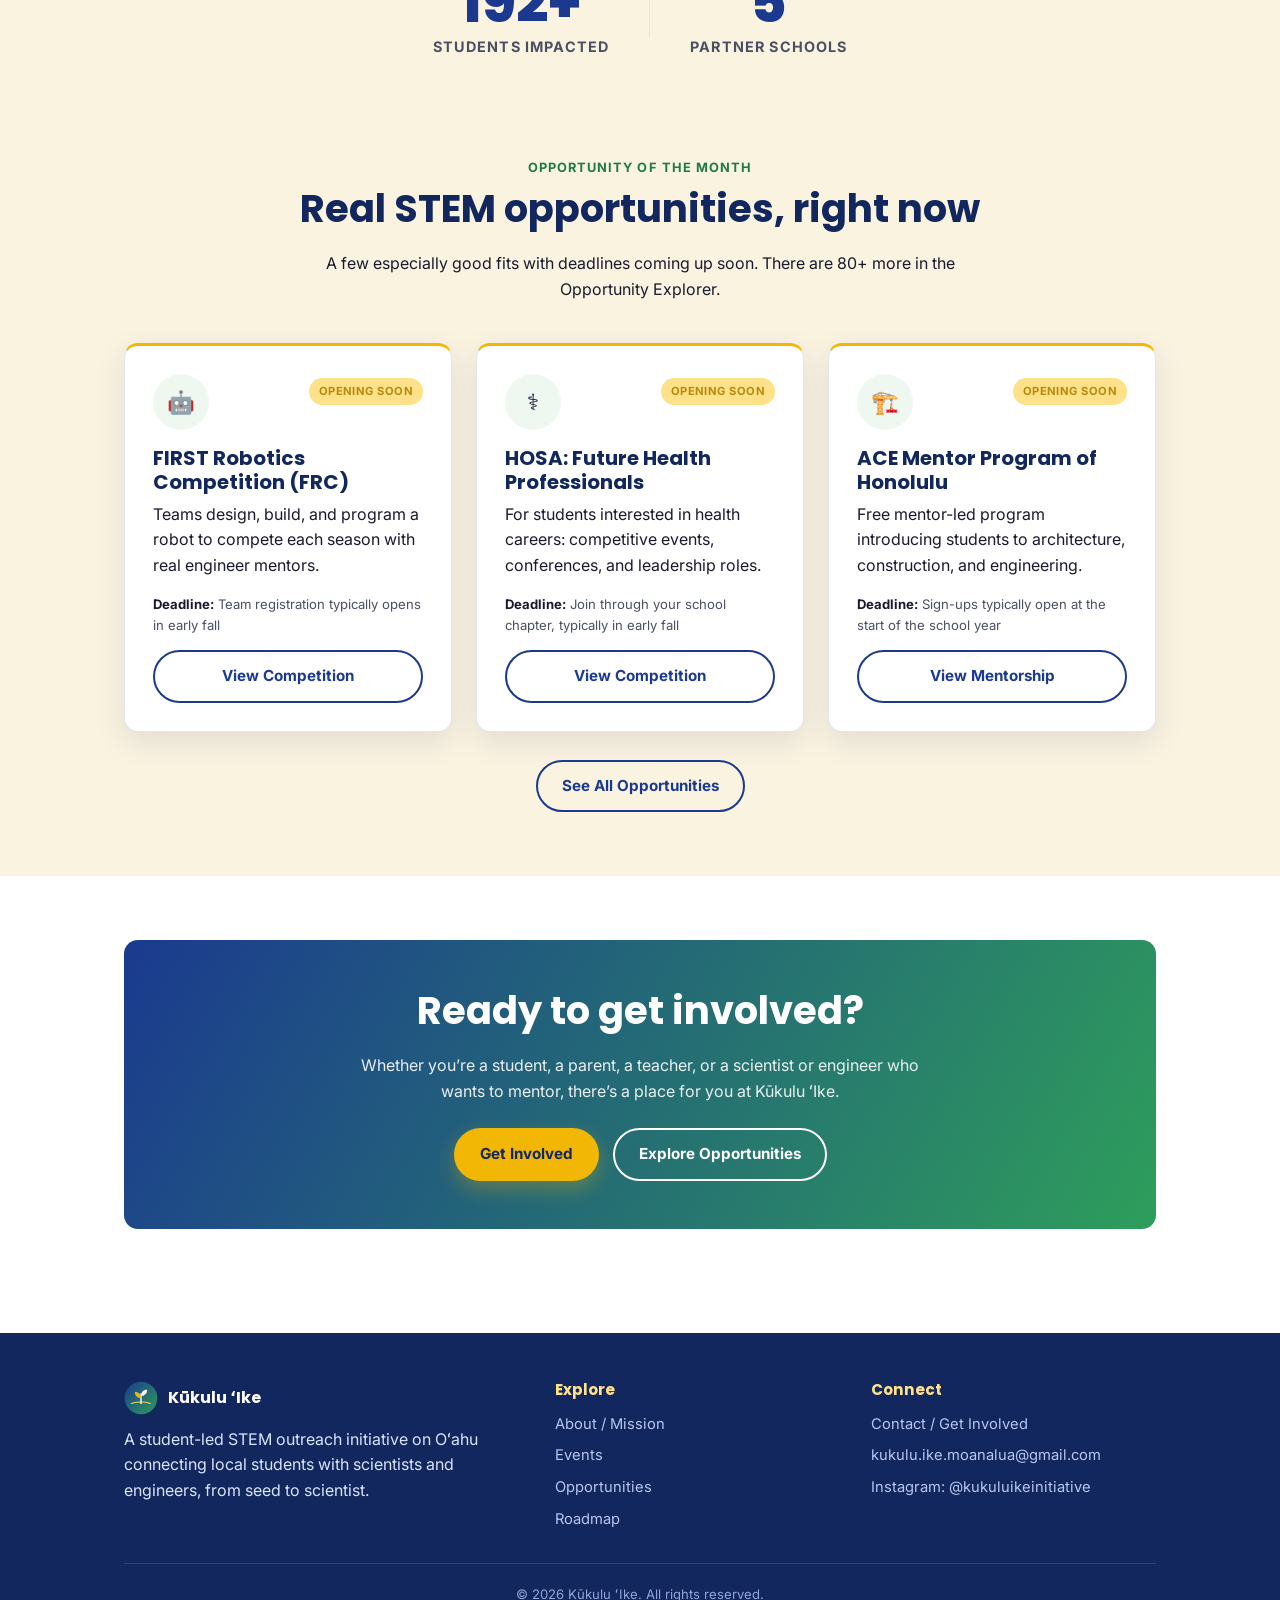
==== commit 3765baa1: "Add Aliamanu Elementary as 7th partner school" ====
--- a/index.html
+++ b/index.html
@@ -167,7 +167,7 @@
       </div>
       <div class="impact-stat-divider" aria-hidden="true"></div>
       <div class="impact-stat-item">
-        <div class="impact-stat-number" data-target="6">0</div>
+        <div class="impact-stat-number" data-target="7">0</div>
         <div class="impact-stat-label">Partner Schools</div>
       </div>
     </div>
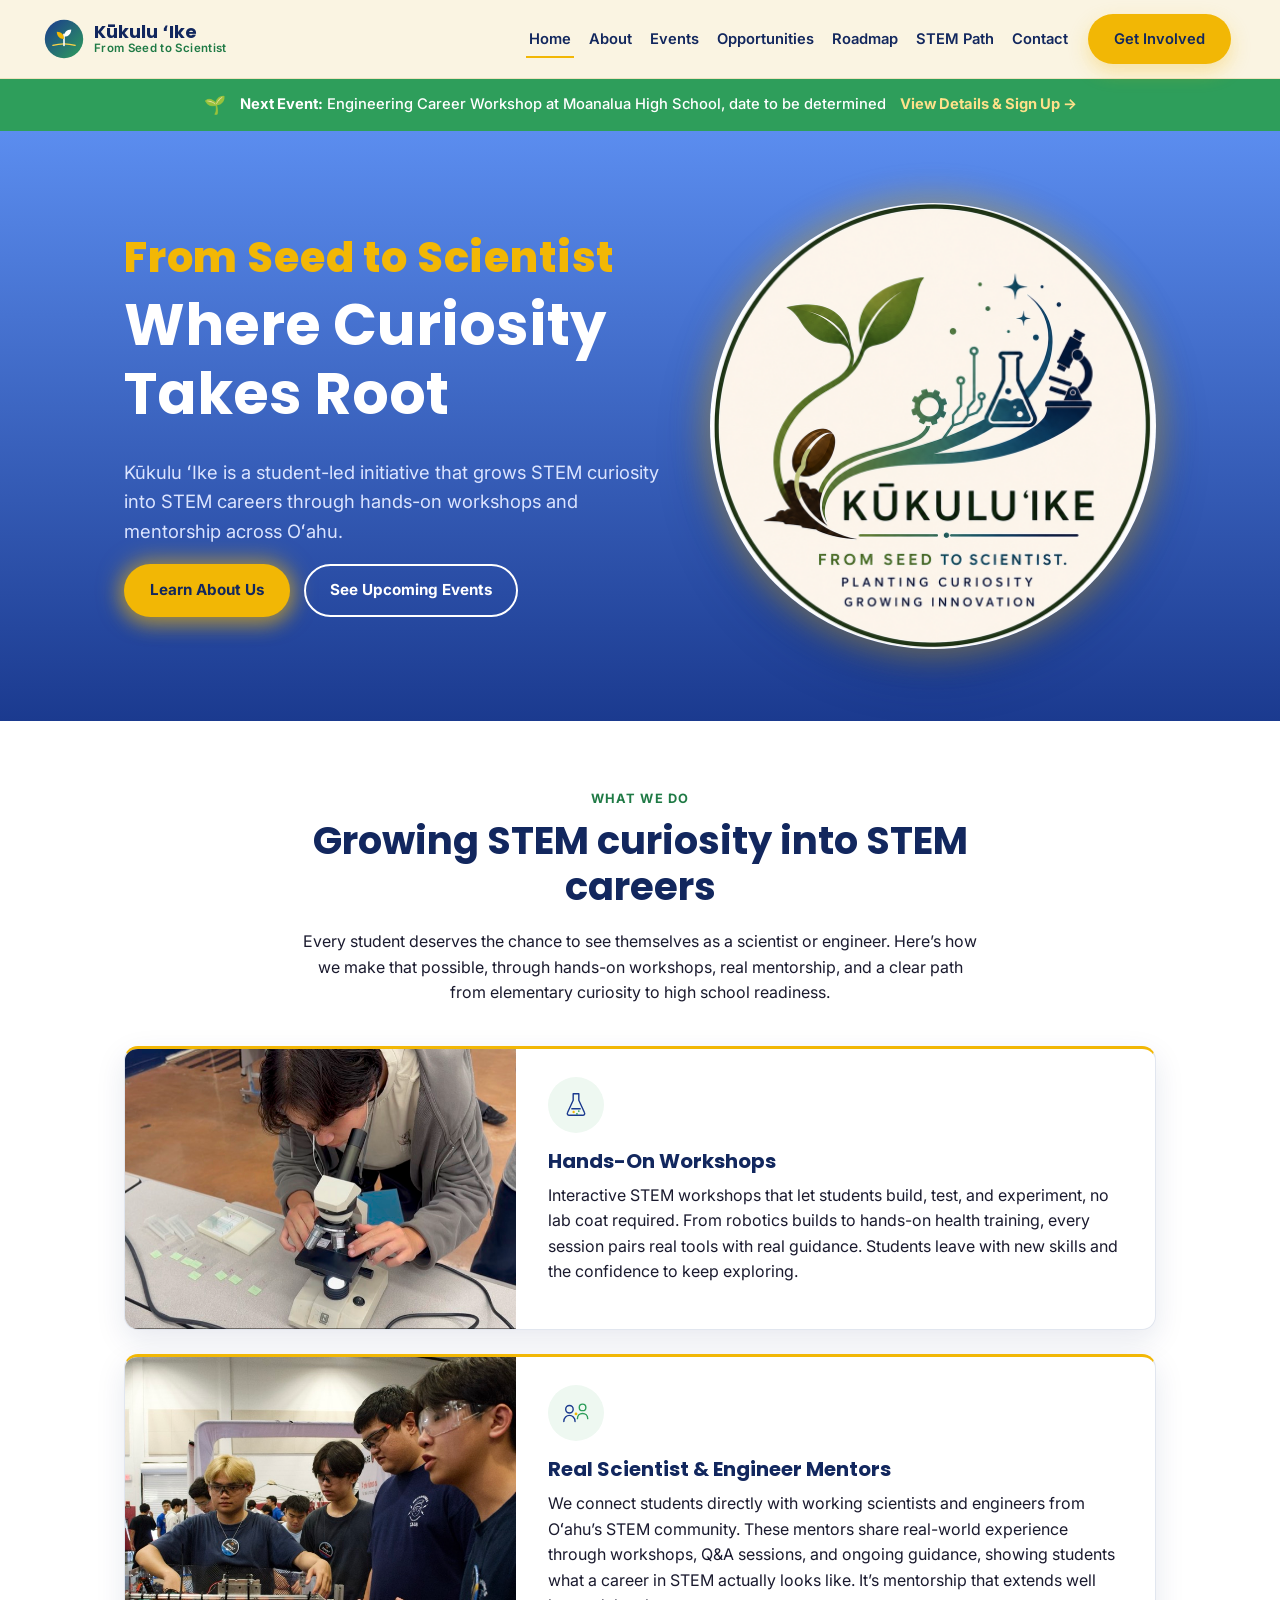
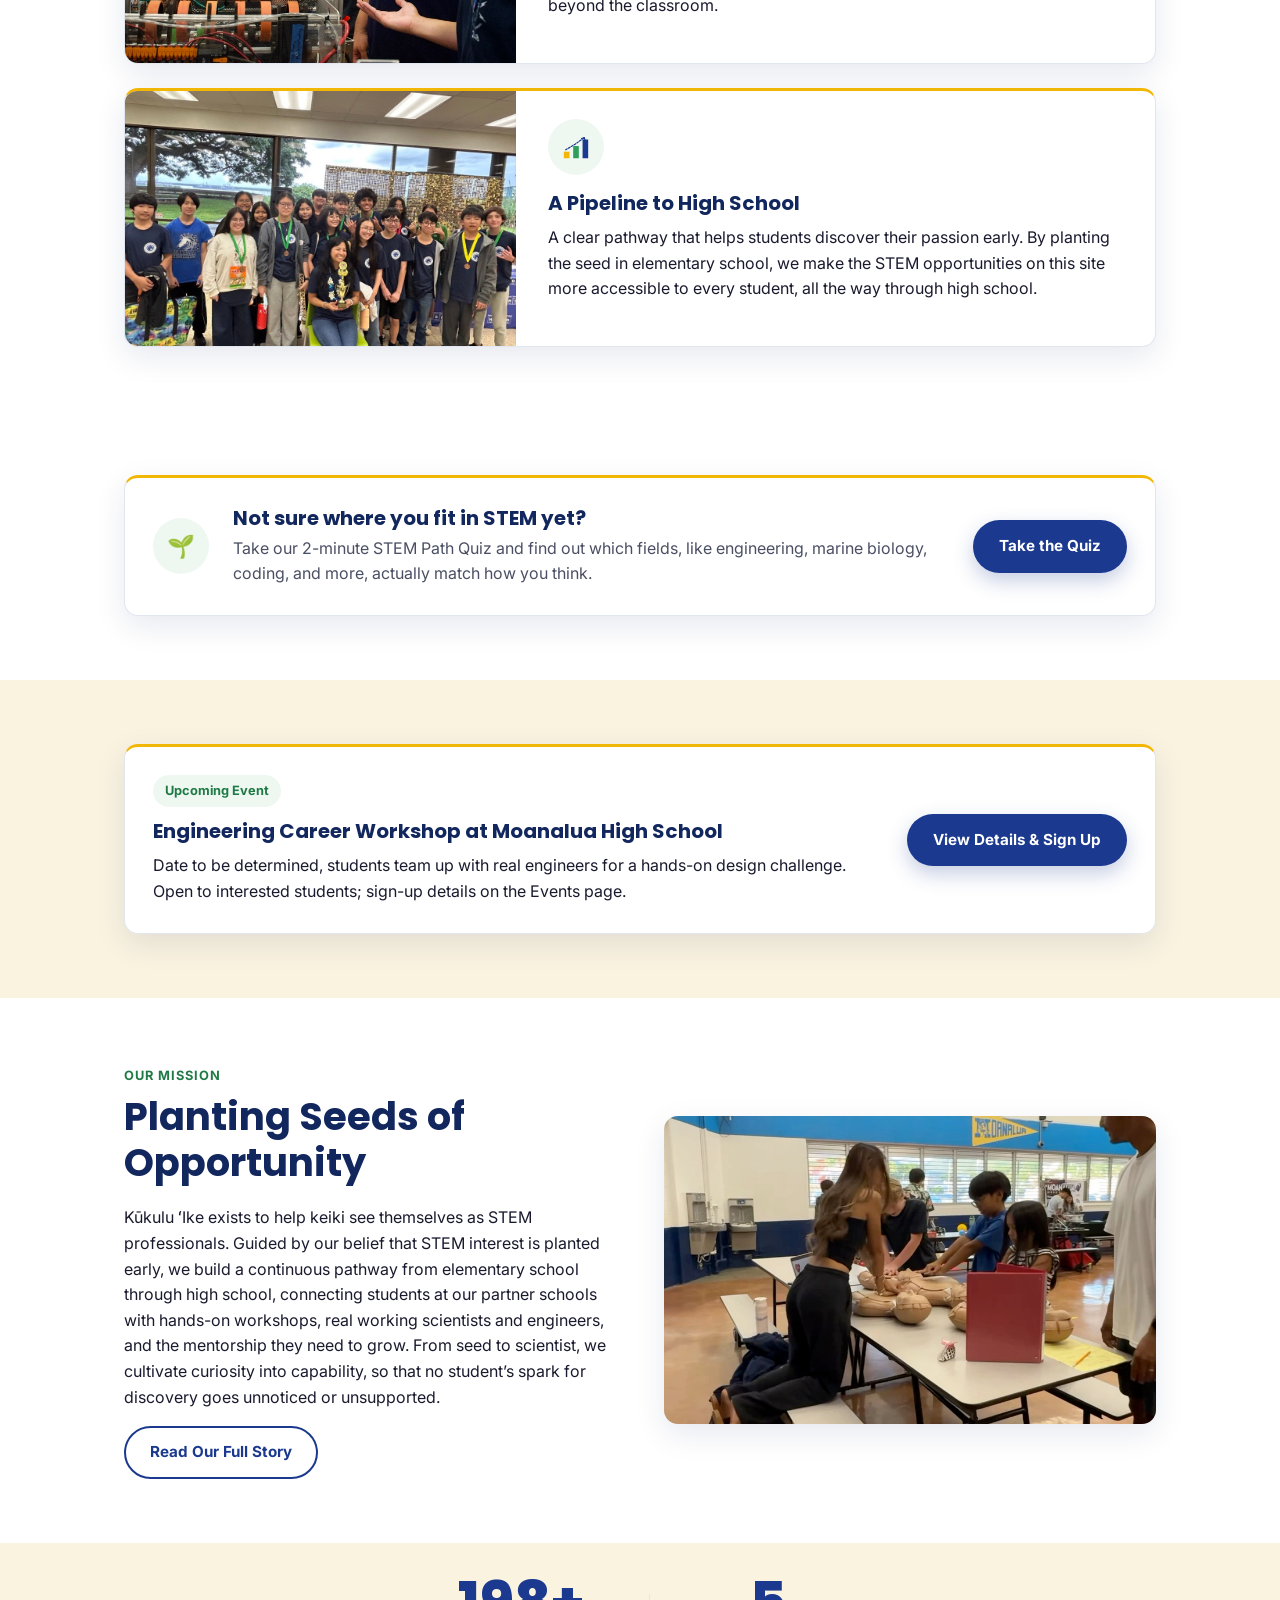
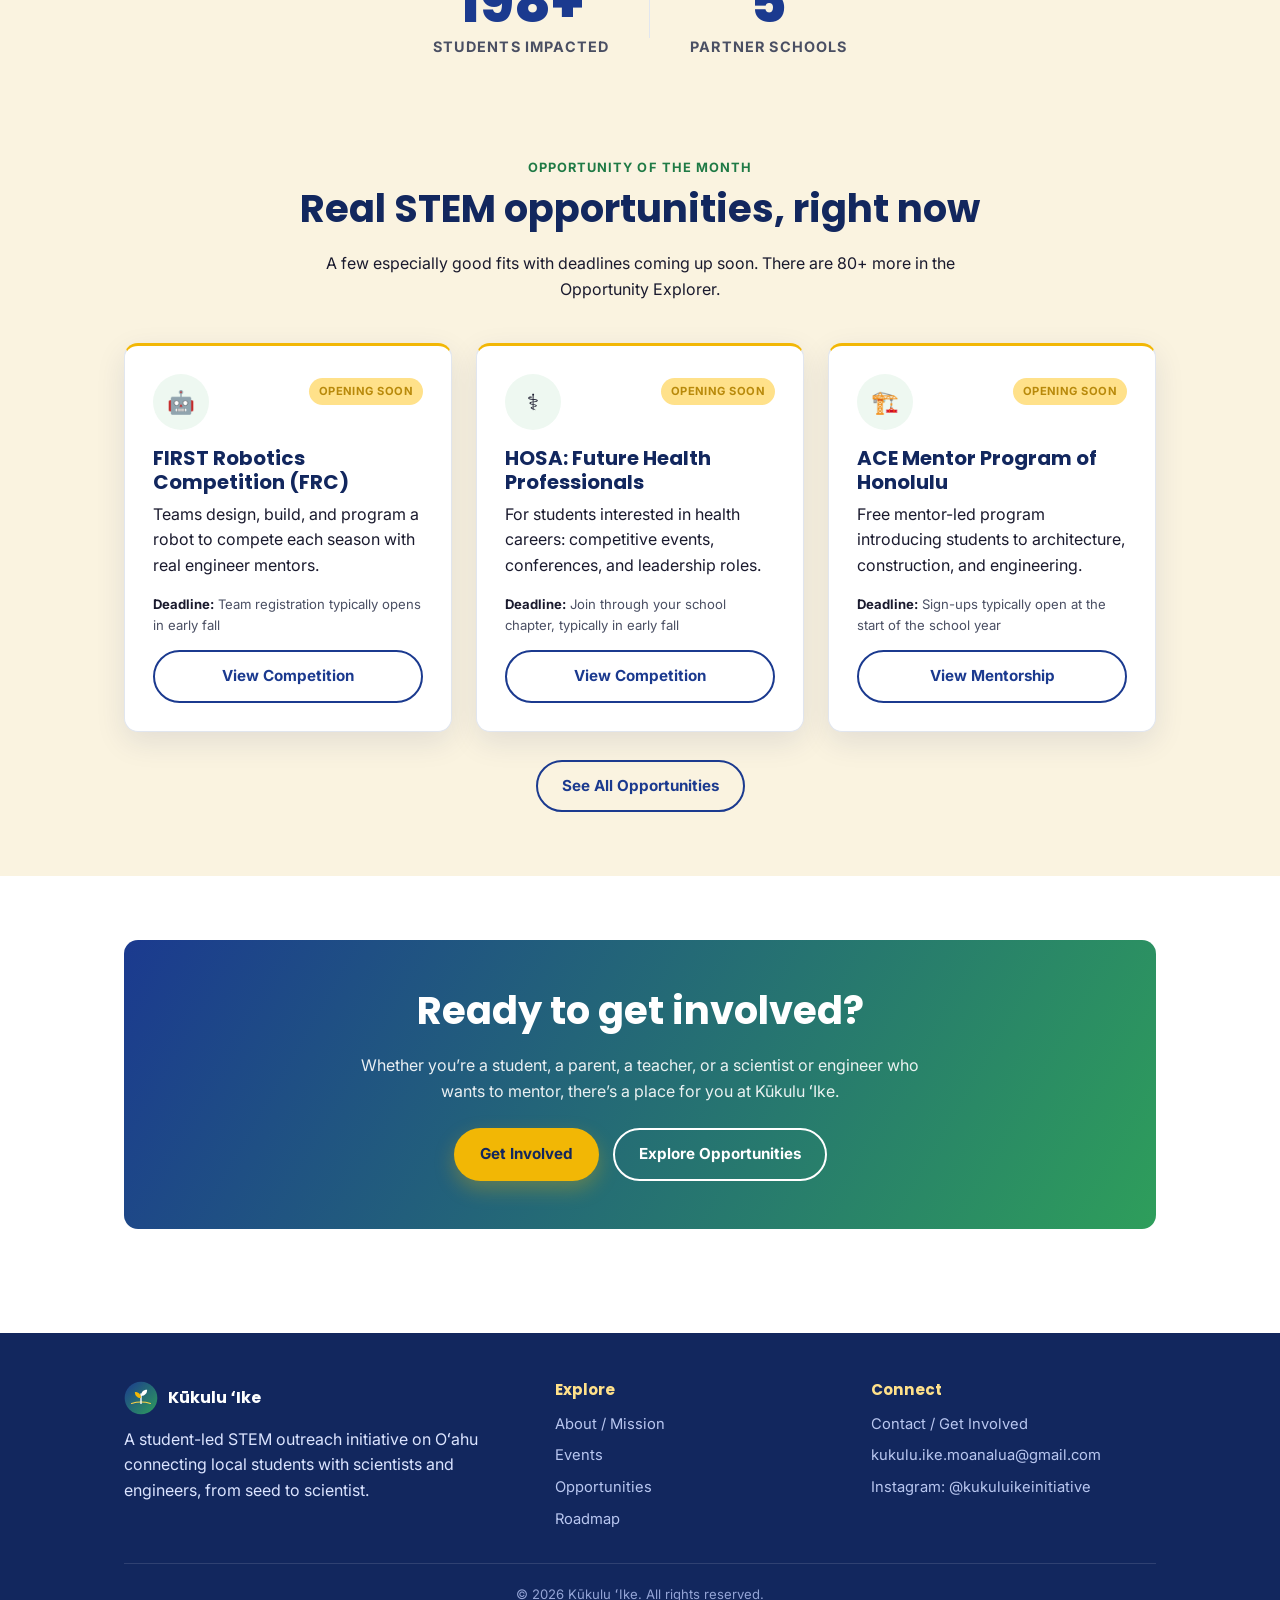
==== commit 01bf9255: "Change Engineering Career Workshop date to TBD" ====
--- a/index.html
+++ b/index.html
@@ -42,7 +42,7 @@
   <div class="next-event-banner">
     <div class="container next-event-inner">
       <span class="badge-dot" aria-hidden="true">🌱</span>
-      <p><strong>Next Event:</strong> Engineering Career Workshop at Moanalua High School, Saturday, November 7, 2026</p>
+      <p><strong>Next Event:</strong> Engineering Career Workshop at Moanalua High School, date to be determined</p>
       <a href="events.html">View Details &amp; Sign Up &rarr;</a>
     </div>
   </div>
@@ -136,7 +136,7 @@
         <div class="event-teaser-text">
           <span class="badge">Upcoming Event</span>
           <h3>Engineering Career Workshop at Moanalua High School</h3>
-          <p>November 2026, students team up with real engineers for a hands-on design challenge. Open to interested students; sign-up details on the Events page.</p>
+          <p>Date to be determined, students team up with real engineers for a hands-on design challenge. Open to interested students; sign-up details on the Events page.</p>
         </div>
         <a href="events.html" class="btn btn-primary">View Details &amp; Sign Up</a>
       </div>
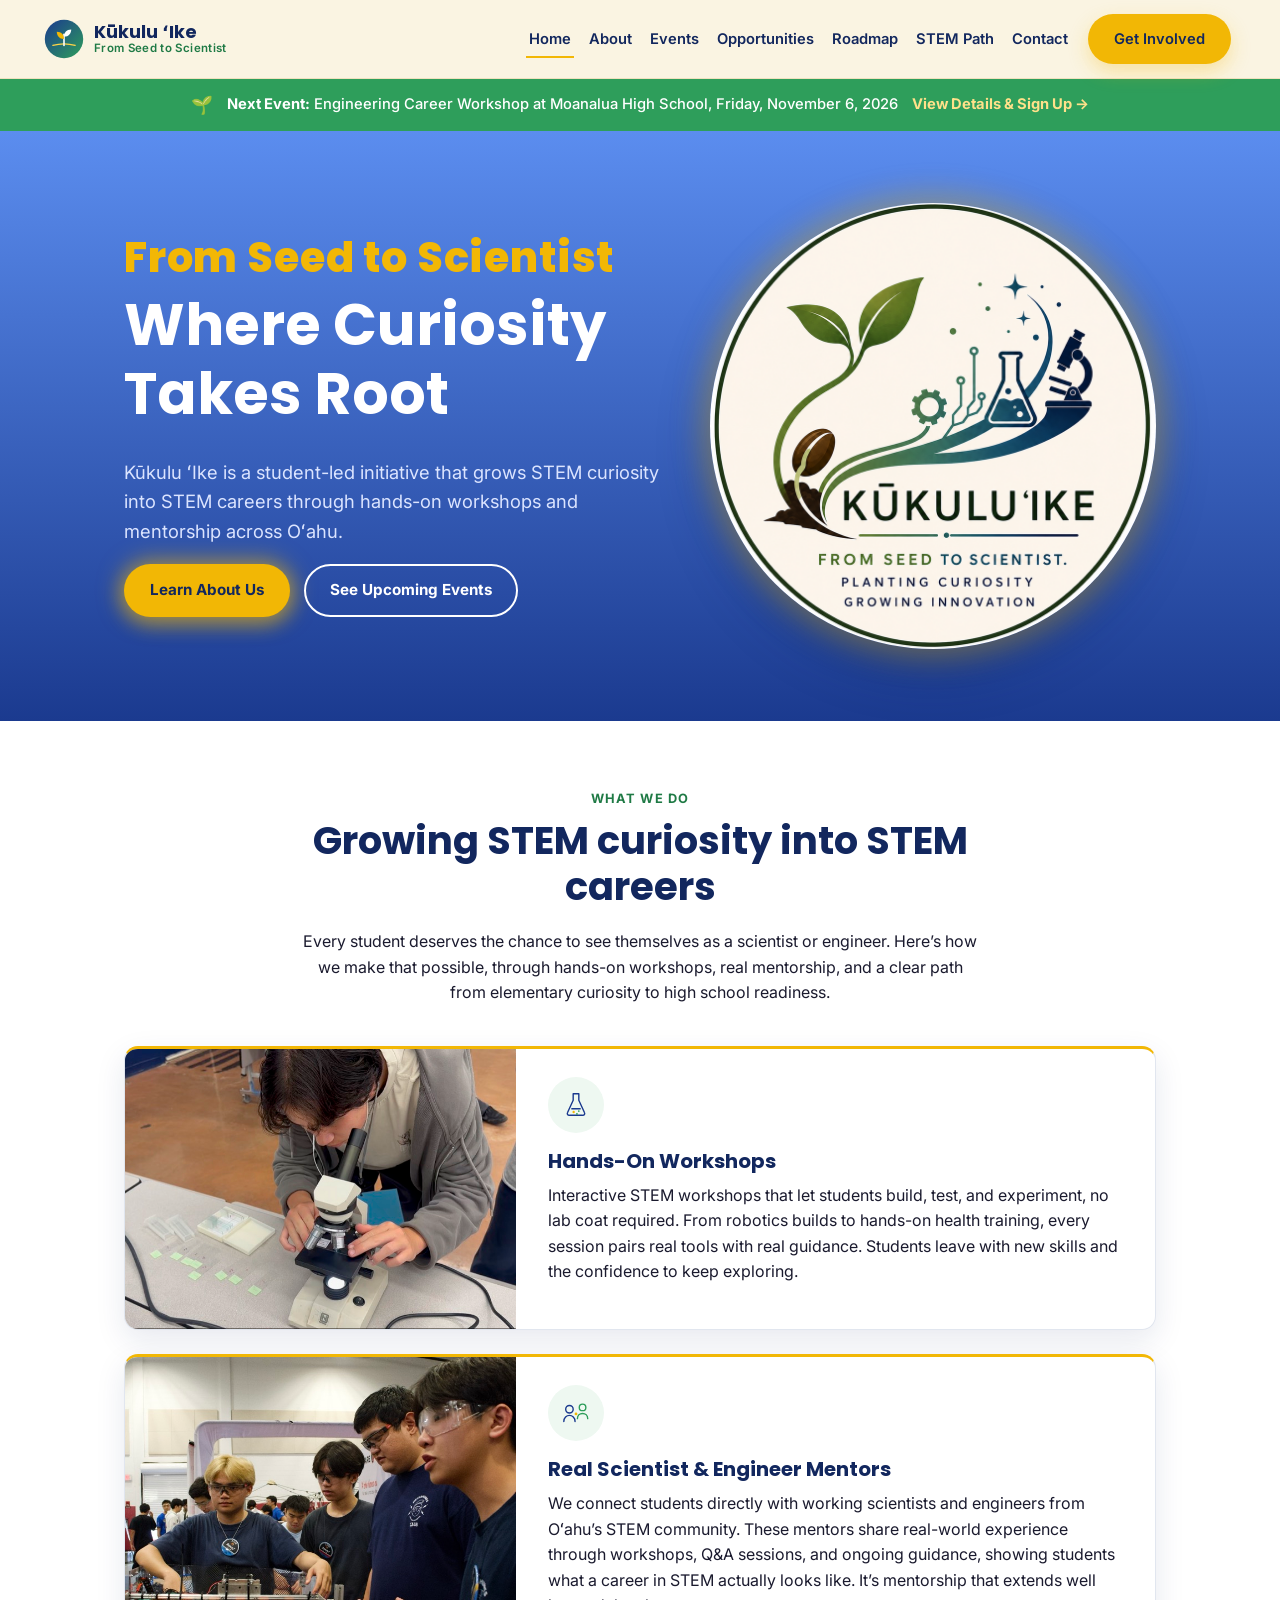
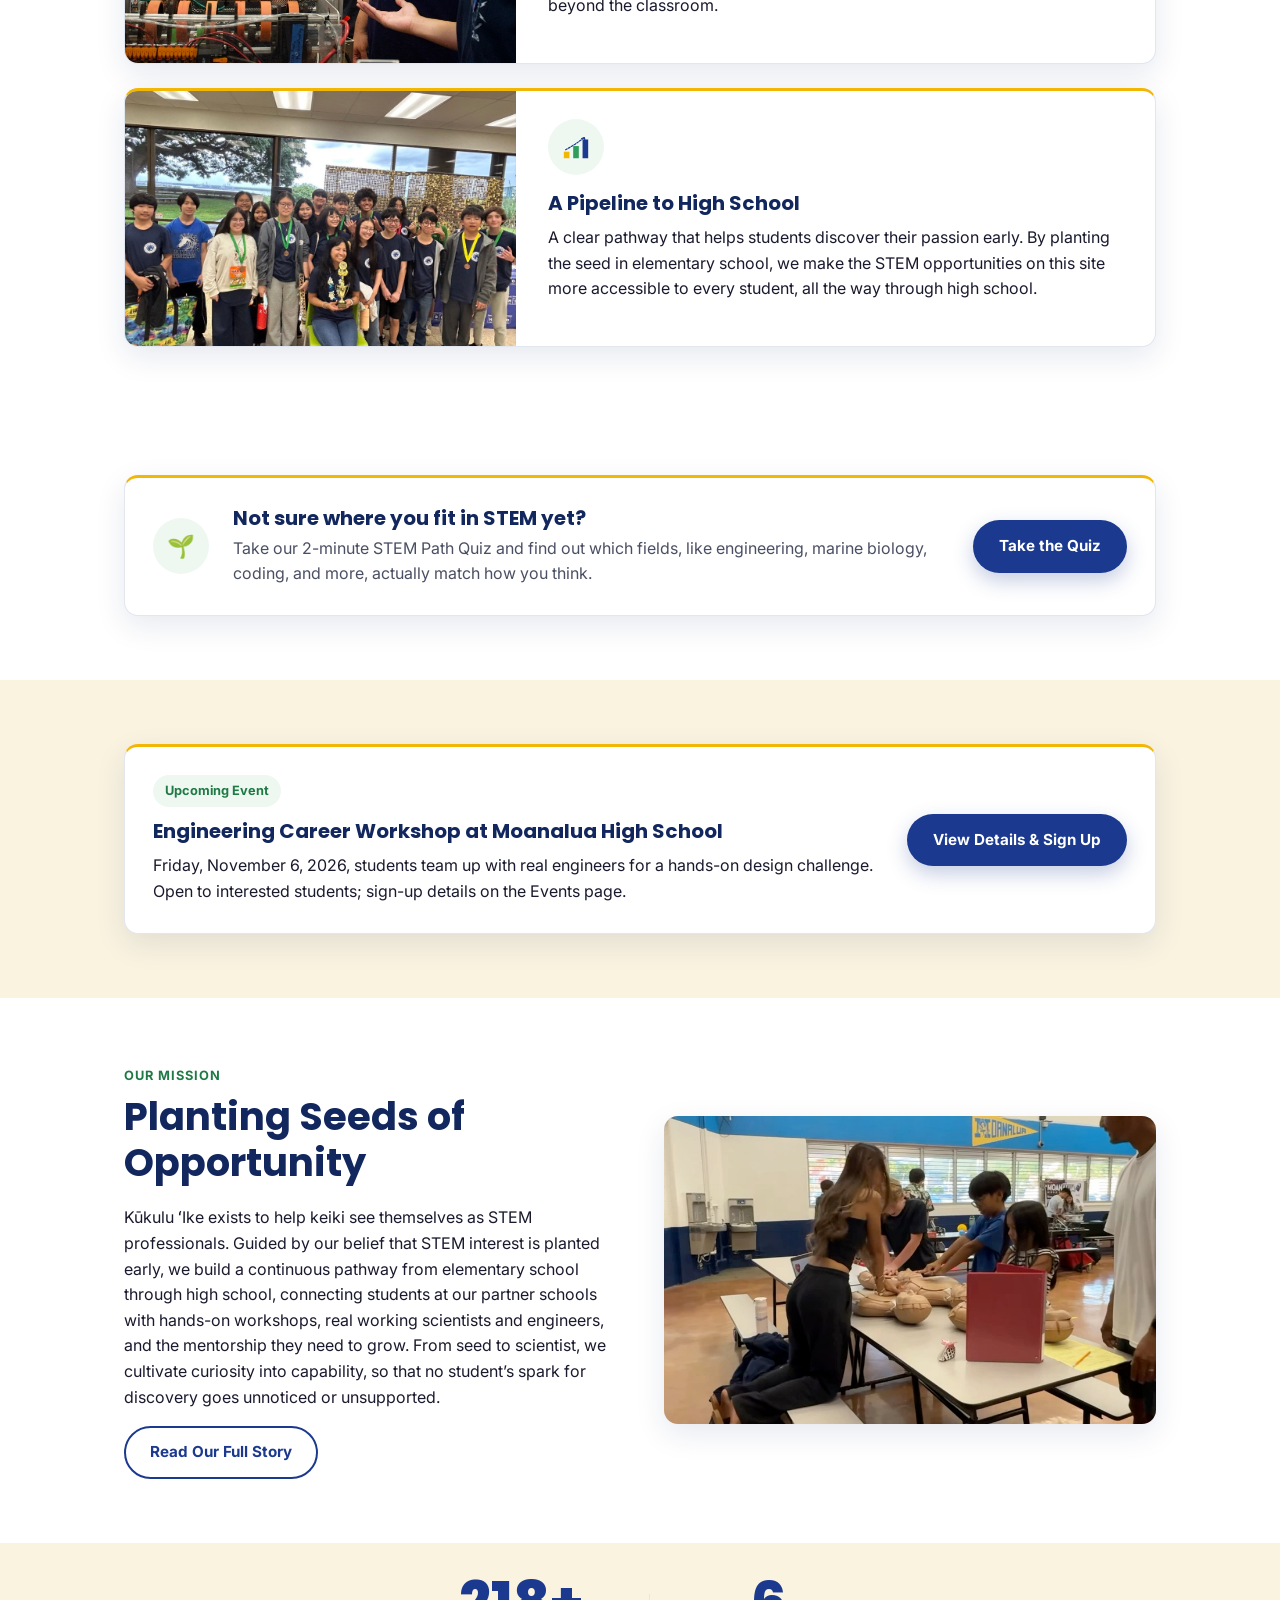
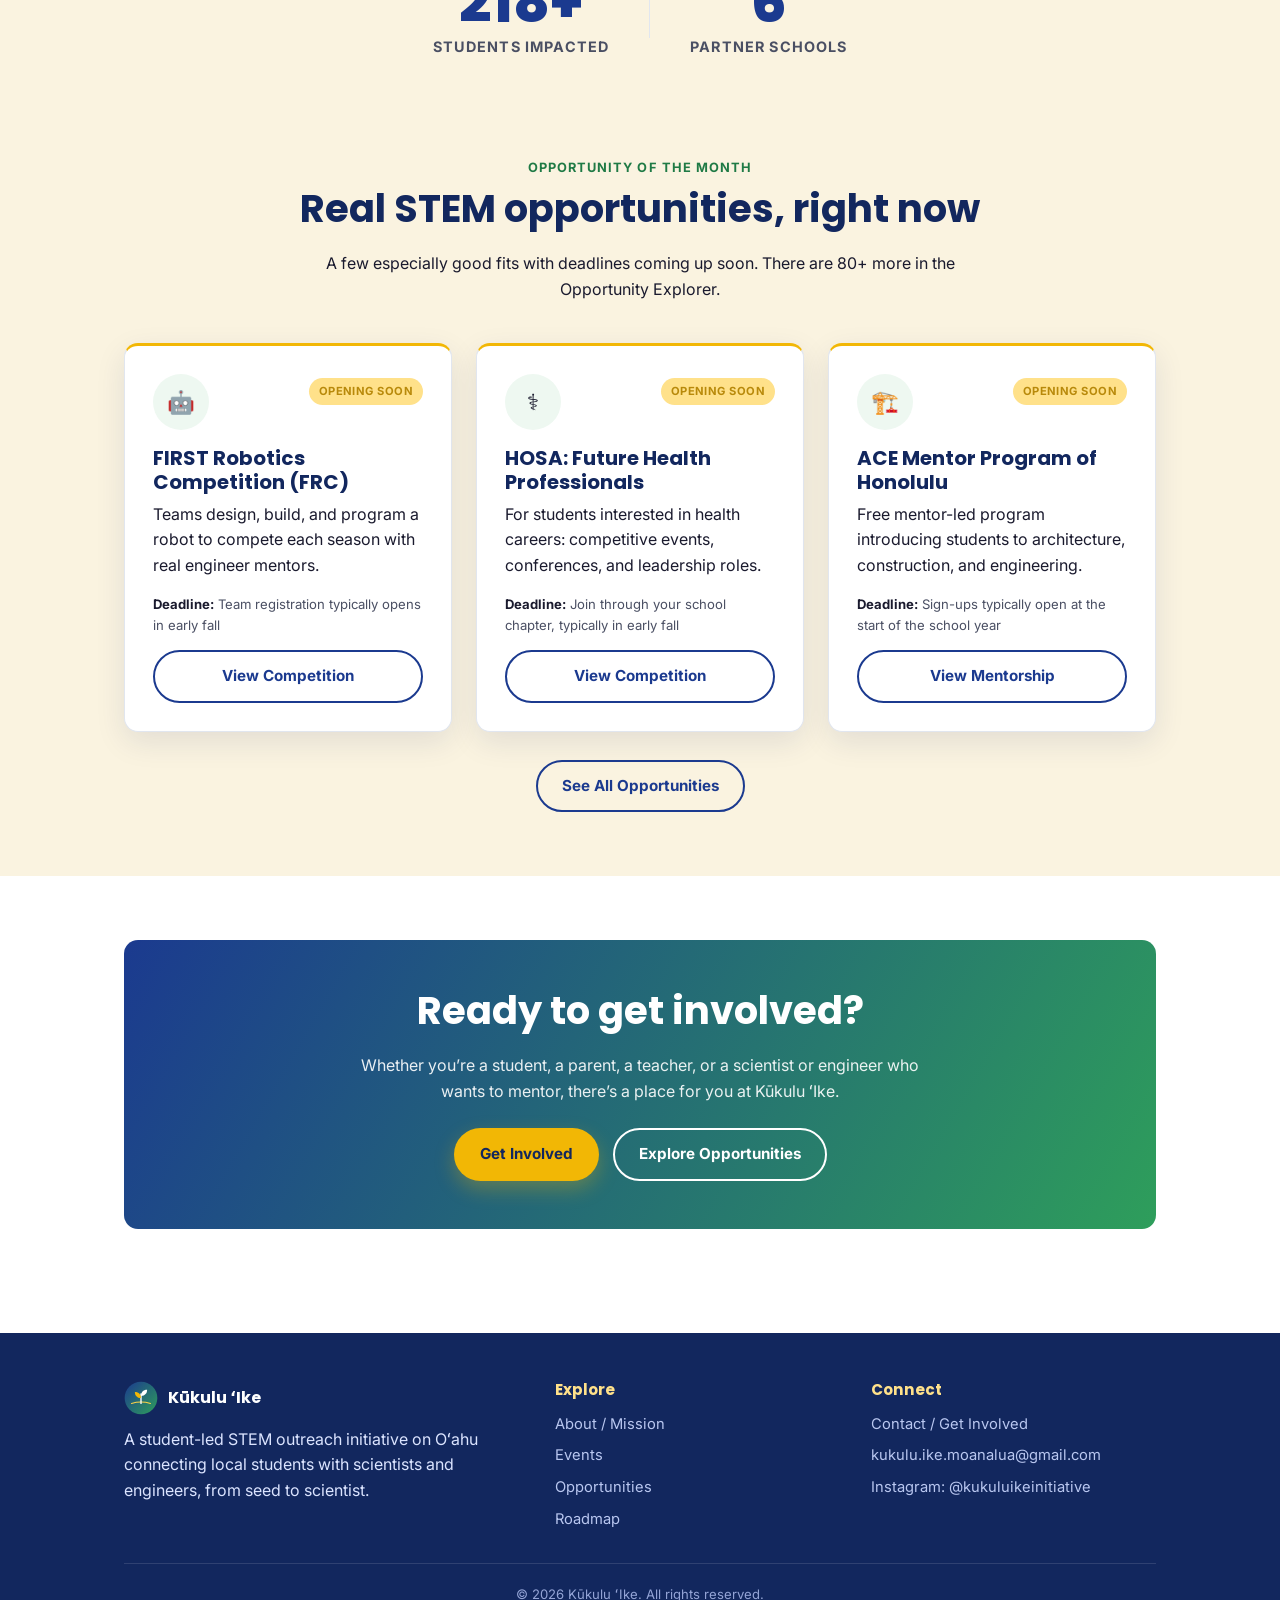
==== commit 1981cbe9: "Confirm Engineering Career Workshop date/time: Fri Nov 6, 2026, 3:30-5:30 PM" ====
--- a/index.html
+++ b/index.html
@@ -42,7 +42,7 @@
   <div class="next-event-banner">
     <div class="container next-event-inner">
       <span class="badge-dot" aria-hidden="true">🌱</span>
-      <p><strong>Next Event:</strong> Engineering Career Workshop at Moanalua High School, date to be determined</p>
+      <p><strong>Next Event:</strong> Engineering Career Workshop at Moanalua High School, Friday, November 6, 2026</p>
       <a href="events.html">View Details &amp; Sign Up &rarr;</a>
     </div>
   </div>
@@ -136,7 +136,7 @@
         <div class="event-teaser-text">
           <span class="badge">Upcoming Event</span>
           <h3>Engineering Career Workshop at Moanalua High School</h3>
-          <p>Date to be determined, students team up with real engineers for a hands-on design challenge. Open to interested students; sign-up details on the Events page.</p>
+          <p>Friday, November 6, 2026, students team up with real engineers for a hands-on design challenge. Open to interested students; sign-up details on the Events page.</p>
         </div>
         <a href="events.html" class="btn btn-primary">View Details &amp; Sign Up</a>
       </div>
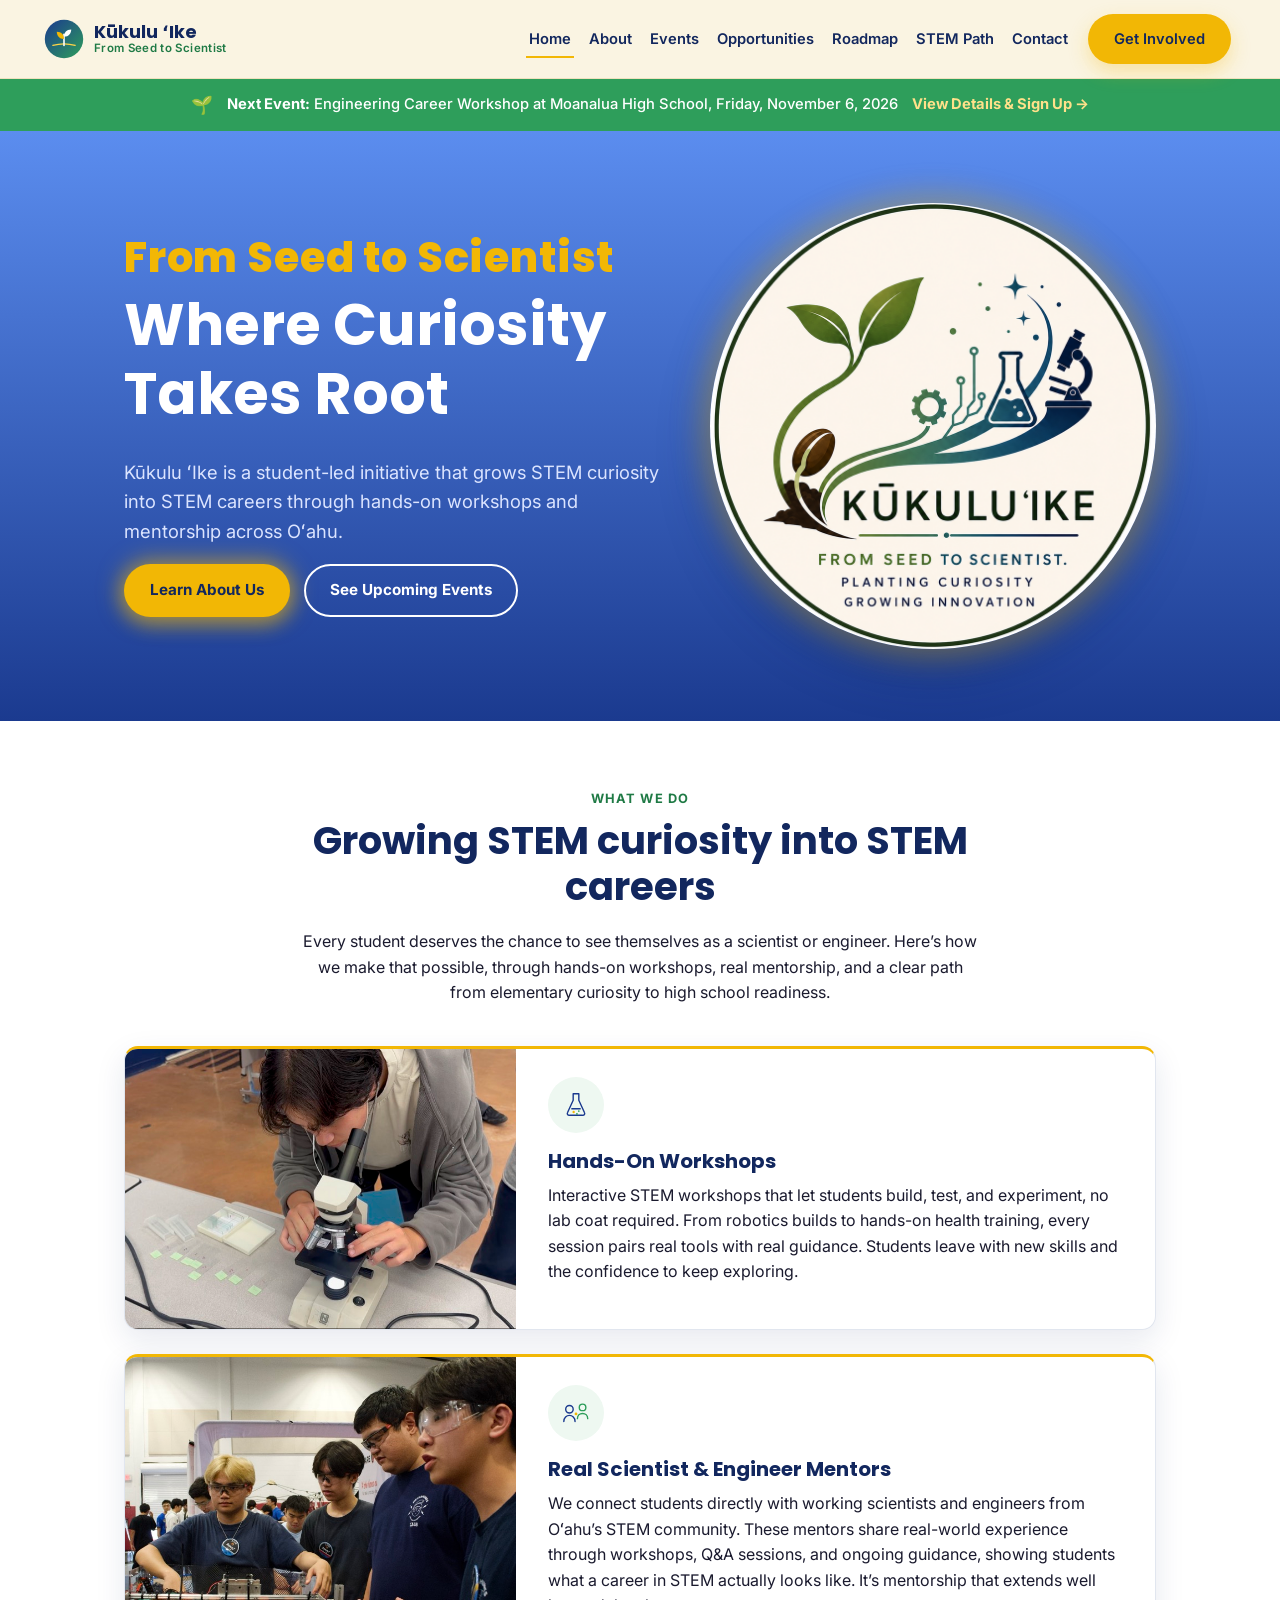
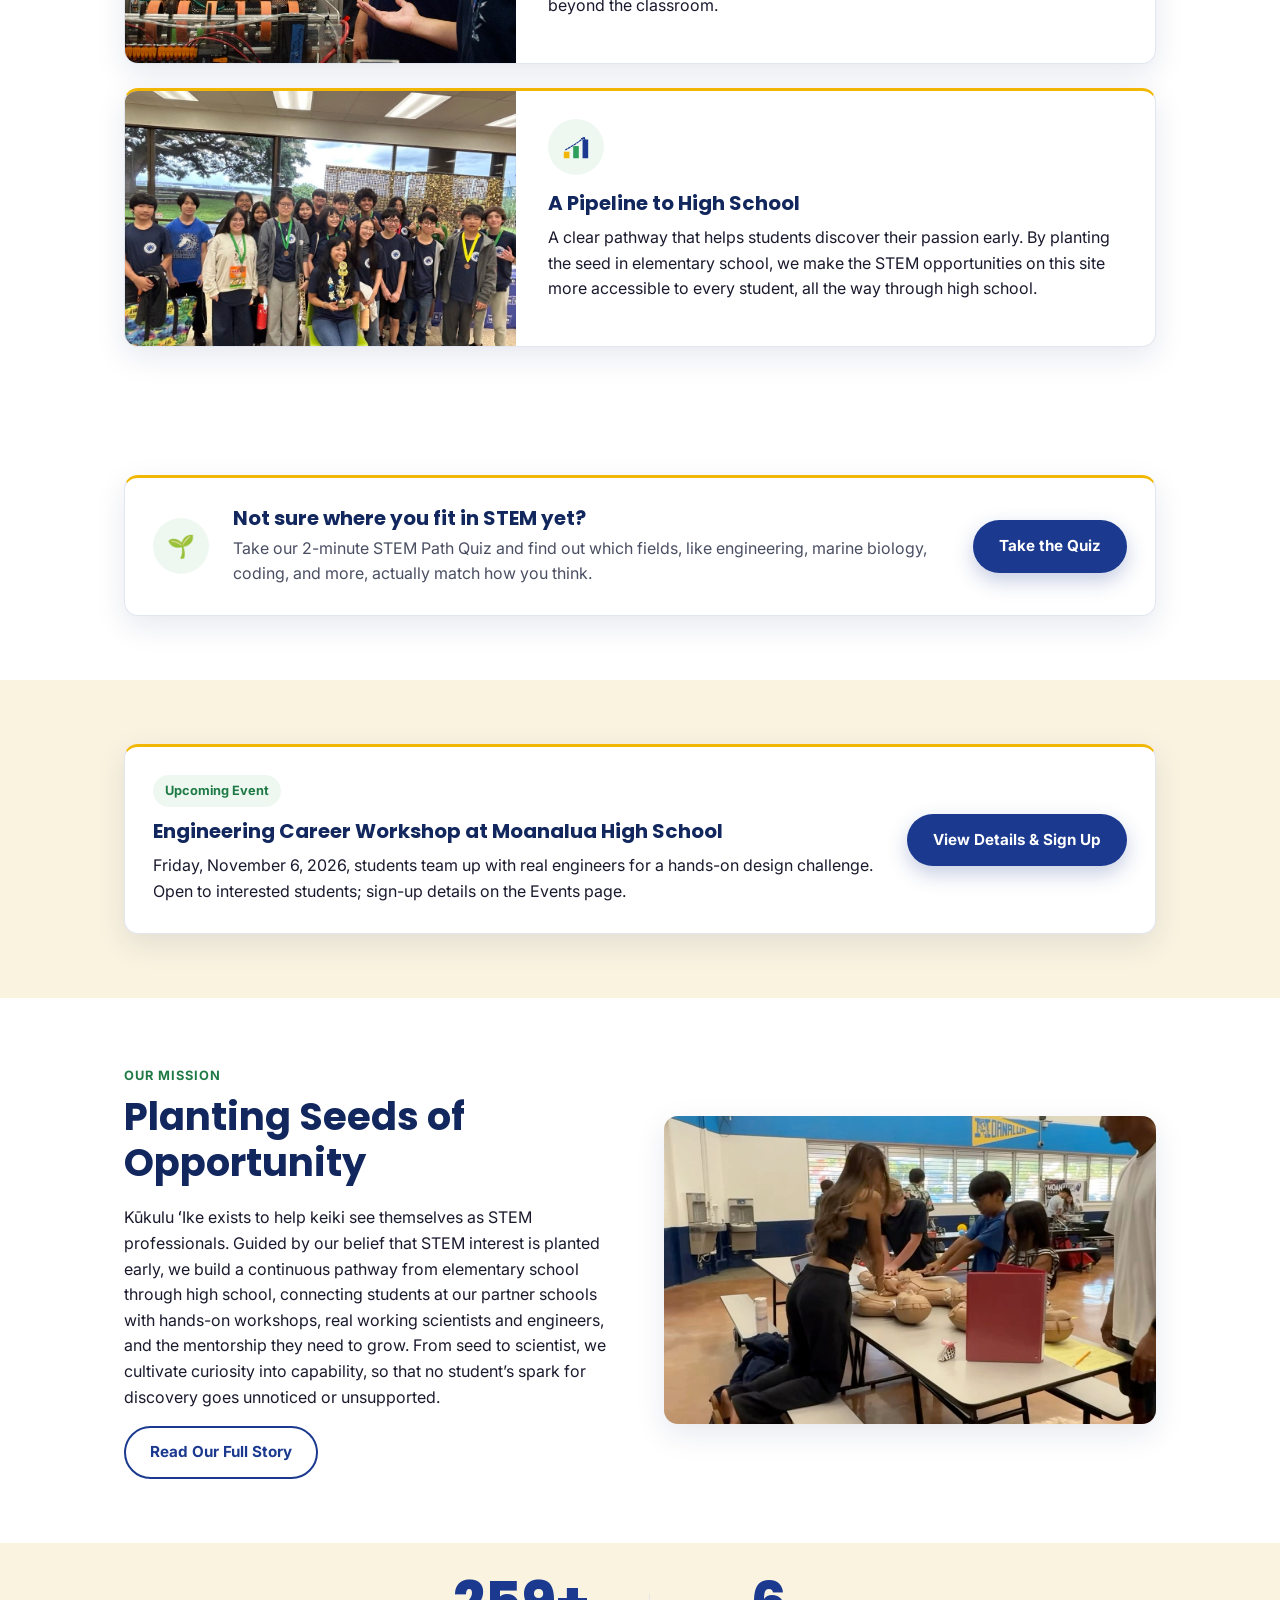
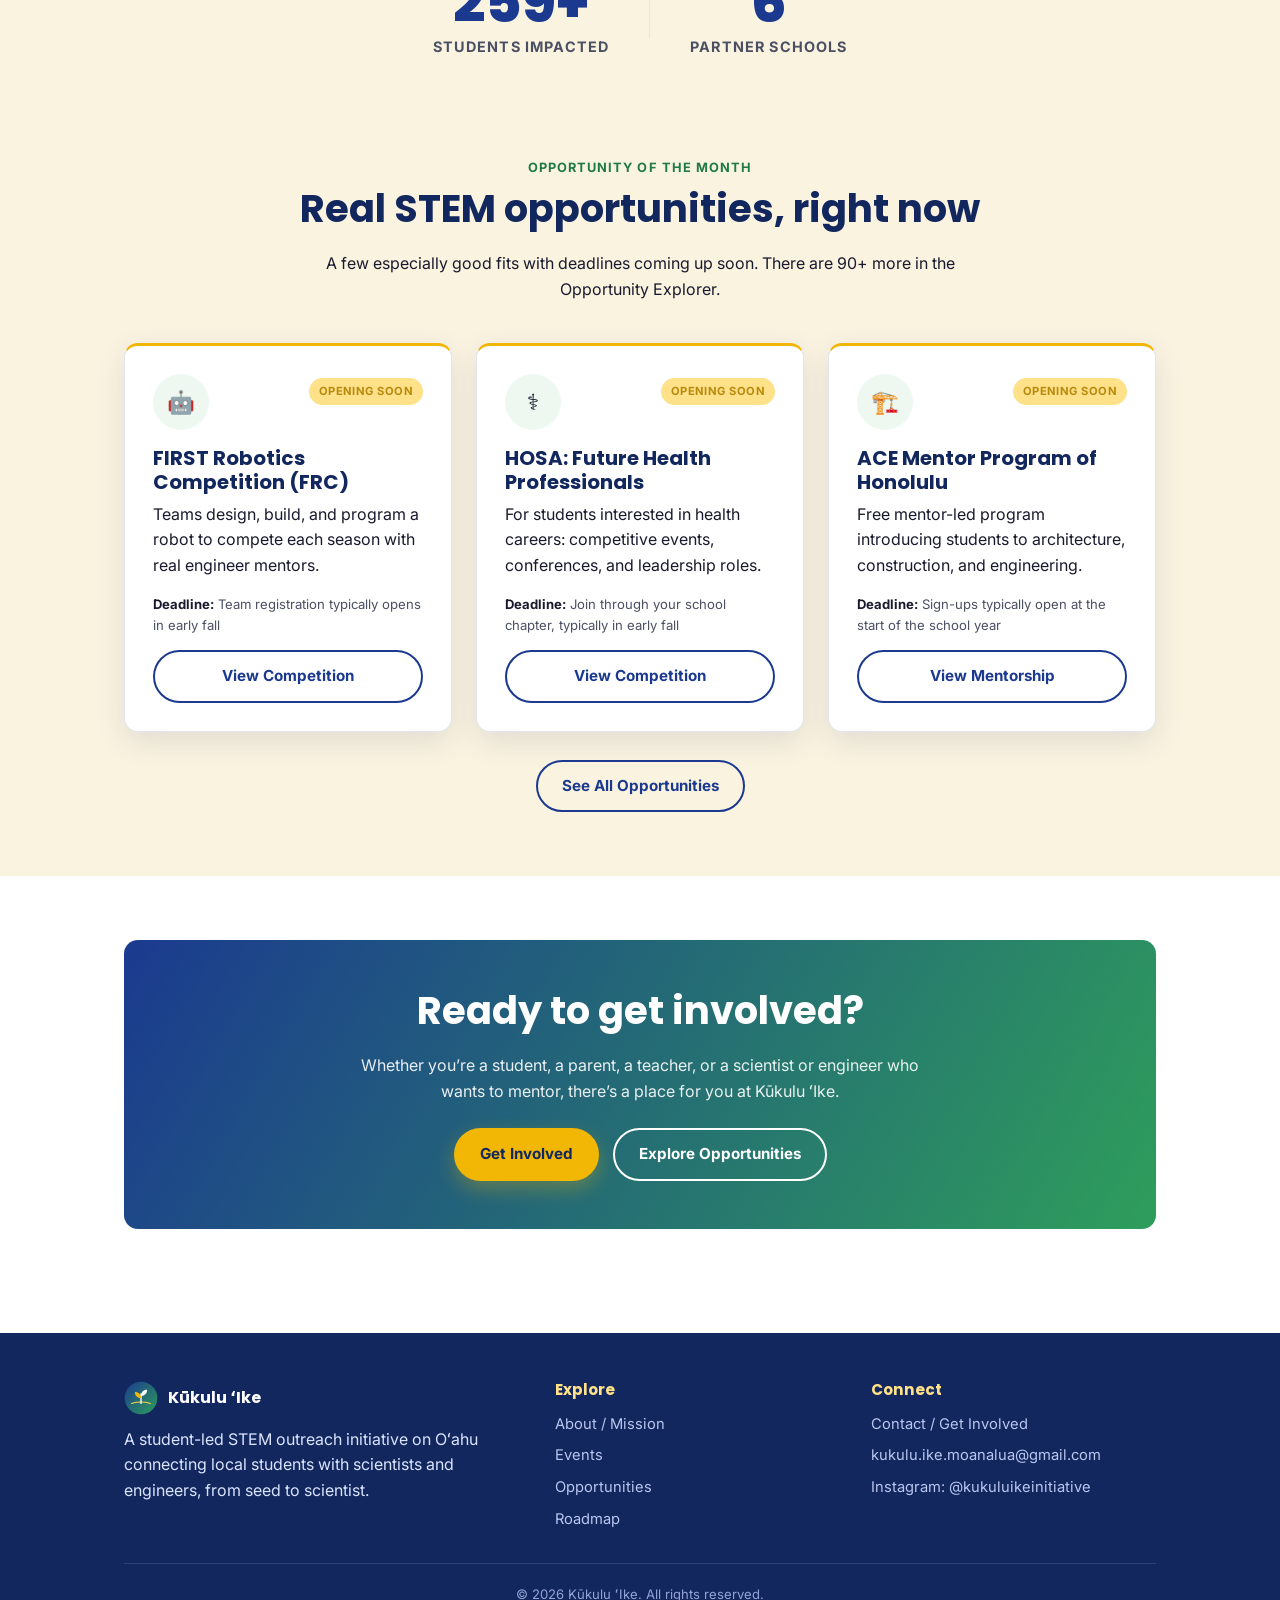
==== commit 16521d13: "Update homepage stats: 300+ students impacted, 90+ opportunities Co-Authored-By: Claude Sonnet 5 <no" ====
--- a/index.html
+++ b/index.html
@@ -162,7 +162,7 @@
   <section class="impact-stat">
     <div class="container">
       <div class="impact-stat-item">
-        <div class="impact-stat-number" data-target="250" data-suffix="+">0</div>
+        <div class="impact-stat-number" data-target="300" data-suffix="+">0</div>
         <div class="impact-stat-label">Students Impacted</div>
       </div>
       <div class="impact-stat-divider" aria-hidden="true"></div>
@@ -179,7 +179,7 @@
       <div class="section-heading">
         <span class="eyebrow">Opportunity of the Month</span>
         <h2>Real STEM opportunities, right now</h2>
-        <p>A few especially good fits with deadlines coming up soon. There are 80+ more in the Opportunity Explorer.</p>
+        <p>A few especially good fits with deadlines coming up soon. There are 90+ more in the Opportunity Explorer.</p>
       </div>
       <div class="card-grid" id="opportunitySpotlightGrid"></div>
       <div class="btn-row spotlight-cta">
